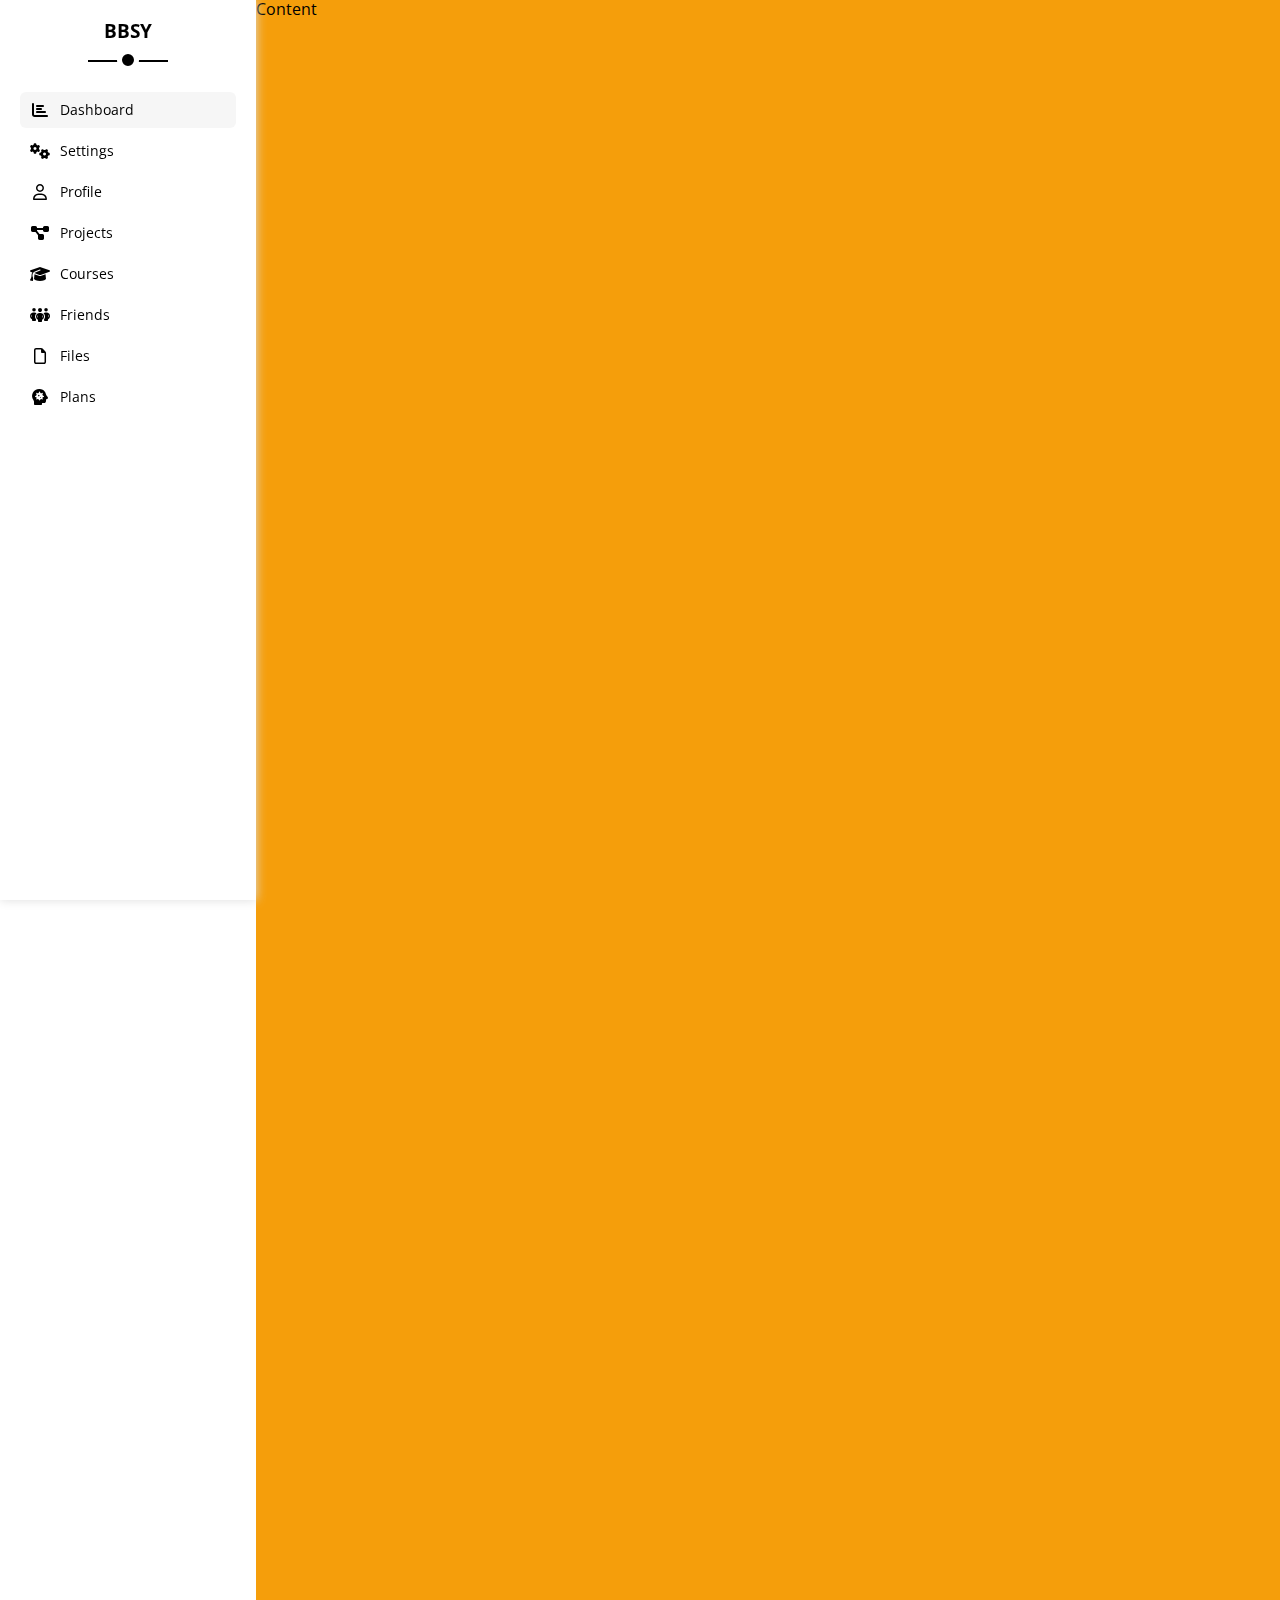
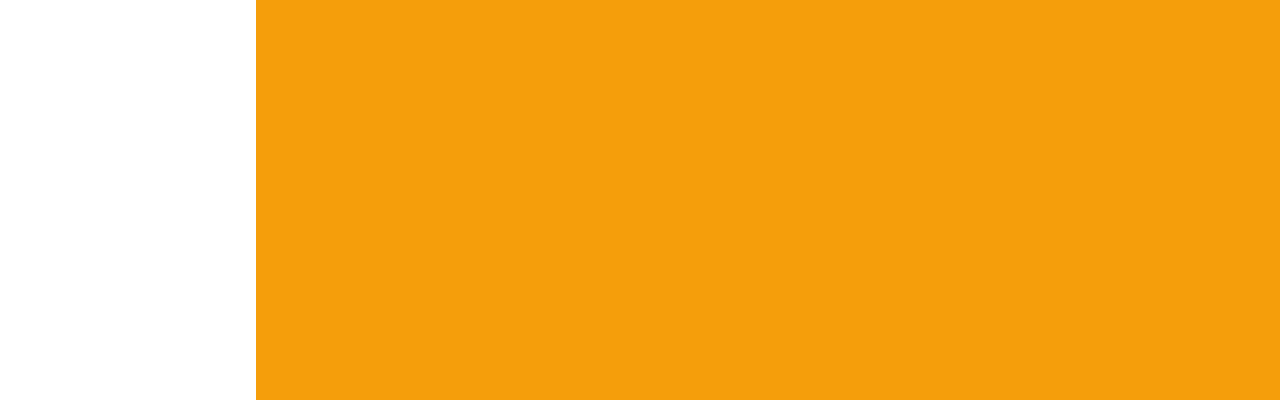
==== index.html @ 385fcde2 "Upload The Design" ====
<html lang="en">

<head>
    <meta charset="UTF-8">
    <meta name="viewport" content="width=device-width, initial-scale=1.0">
    <!-- Render All Elements Normally-->
    <link rel="stylesheet" href="CSS/Normalize.css">
    <!-- Framework File-->
    <link rel="stylesheet" href="CSS/framework.css">
    <!-- Main Template CSS File -->
    <link rel="stylesheet" href="CSS/Style.css">
    <!-- Font Awesome Library-->
    <link rel="stylesheet" href="CSS/all.min.css">
    <!-- Google Font -->
    <link rel="preconnect" href="https://fonts.googleapis.com">
    <link rel="preconnect" href="https://fonts.gstatic.com" crossorigin>
    <link href="https://fonts.googleapis.com/css2?family=Open+Sans:wght@300;400;700;800&display=swap" rel="stylesheet">
    <title>Dashboard</title>
</head>

<body>
    <div class="page dis-flex" id="dashboard">
        <div class="sidebar bg-white pad-20 pos-fixed">
            <h3 class="txt-c mt-0 pos-rel">BBSY</h3>
            <ul>
                <li>
                    <a href="index.html" class="active dis-flex align-center fs-14 c-black rad-6 pad-10">
                        <i class="fa-solid fa-chart-bar fa-fw"></i>
                        <span>Dashboard</span>
                    </a>
                </li>
                <li>
                    <a href="settings.html" class="dis-flex align-center fs-14 c-black rad-6 pad-10">
                        <i class="fa-solid fa-gears fa-fw"></i>
                        <span>Settings</span>
                    </a>
                </li>
                <li>
                    <a href="profile.html" class="dis-flex align-center fs-14 c-black rad-6 pad-10">
                        <i class="fa-regular fa-user fa-fw"></i>
                        <span>Profile</span>
                    </a>
                </li>
                <li>
                    <a href="projects.html" class="dis-flex align-center fs-14 c-black rad-6 pad-10">
                        <i class="fa-solid fa-diagram-project fa-fw"></i>
                        <span>Projects</span>
                    </a>
                </li>
                <li>
                    <a href="courses.html" class="dis-flex align-center fs-14 c-black rad-6 pad-10">
                        <i class="fa-solid fa-graduation-cap fa-fw"></i>
                        <span>Courses</span>
                    </a>
                </li>
                <li>
                    <a href="friends.html" class="dis-flex align-center fs-14 c-black rad-6 pad-10">
                        <i class="fa-solid fa-people-group fa-fw"></i>
                        <span>Friends</span>

                    </a>
                </li>
                <li>
                    <a href="files.html" class="dis-flex align-center fs-14 c-black rad-6 pad-10">
                        <i class="fa-regular fa-file fa-fw"></i>
                        <span>Files</span>
                    </a>
                </li>
                <li>
                    <a href="plans.html" class="dis-flex align-center fs-14 c-black rad-6 pad-10">
                        <i class="fa-solid fa-head-side-virus fa-fw"></i>
                        <span>Plans</span>
                    </a>
                </li>
            </ul>
        </div>
        <div class="content ">
            Content
        </div>
    </div>
</body>

</html>
---- CSS/framework.css ----
/* Start Fonts */
fs-14 {
    font-size: 14px;
}

.fs-20 {
    font-size: 20px;
}

.txt-c {
    text-align: center;
}

.txt-l {
    text-align: left;
}

.txt-r {
    text-align: right;
}

/* End Fonts */

/* Start Padding and Margin */
.pad-0 {
    padding: 0;
}

.pad-10 {
    padding: 10px;
}

.pad-20 {
    padding: 20px;
}

.mar-0 {
    margin: 0;
}

.mar-20 {
    margin: 20px;
}

.mt-0 {
    margin-top: 0;
}

.mb-0 {
    margin-bottom: 0;
}

/* End Padding and Margin */

/* Start Border */
.rad-6 {
    border-radius: 6px;
}

.rad-10px {
    border-radius: 10px;
}

.rad-50per {
    border-radius: 50%;
}

/* End Border */

/* Start Colors */
.bg-black {
    background-color: black;
}

.bg-white {
    background-color: white;
}

.c-black {
    color: black;
}

.c-white {
    color: white;
}

/* End Colors */

/* Start Position */
.pos-rel {
    position: relative;
}

.pos-abs {
    position: absolute;
}

.pos-fixed {
    position: fixed;
}

/* End Position */

/* Start Display */
.dis-block {
    display: block;
}

.dis-inline {
    display: inline;
}

.dis-flex {
    display: flex;
}

.align-center {
    align-items: center;
}

.flex-col {
    flex-direction: column;
}

.dis-grid {
    display: grid;
}

/* End Display */
---- CSS/Style.css ----
/* Start Globale Rules */
* {
    -webkit-box-sizing: border-box;
    -moz-box-sizing: border-box;
    box-sizing: border-box;
}

*:focus {
    outline: none;
}

:root {
    --blue-color: #0075ff;
    --blue-alt-color: #0d69d5;
    --orange-color: #f59e0b;
    --green-color: #22c55e;
    --red-color: #f44336;
    --grey-color: #888;
    --main-transition: 0.3s;
}

html {
    scroll-behavior: smooth;
}

body {
    font-family: 'Open Sans', sans-serif;
    margin: 0;
    padding: 0;
}

.container {
    padding: 20px;
    margin-left: auto;
    margin-right: auto;
}

ul {
    list-style: none;
    padding: 0;
}

a {
    text-decoration: none;
}

/* End Global Rules */

/* Start Dashboard */
.page {
    height: 100vh;
    background-color: #f1f5f9;
}

.page .sidebar {
    height: 100%;
    box-shadow: 0 0 10px #ddd;
}

@media(min-width: 767px) {
    .page .sidebar {
        width: 20%;
    }

    .page .content {
        margin-left: 20%;
    }
}

@media(max-width: 767px) {
    .page .sidebar {
        width: 58px;
        padding: 10px;
    }

    .page .content {
        margin-left: 58px;
    }
}

.page .sidebar h3 {
    margin-bottom: 50px;
}

.page .sidebar h3::before,
.page .sidebar h3::after {
    content: "";
    position: absolute;
    background-color: black;
    left: 50%;
    transform: translateX(-50%);
}

.page .sidebar h3::before {
    bottom: -20px;
    height: 2px;
    width: 80px;
}

.page .sidebar h3::after {
    height: 12px;
    width: 12px;
    bottom: -29px;
    border-radius: 50%;
    border: 5px solid white;
}

.page .sidebar ul li a {
    gap: 10px;
    margin-bottom: 5px;
    transition: var(--main-transition);
}

.page .sidebar ul li a span {
    font-size: 14px;
}

.page .sidebar ul li a.active,
.page .sidebar ul li a:hover {
    background-color: #f6f6f6;
}

@media(max-width: 767px) {
    .page .sidebar h3 {
        font-size: 13px;
        margin-bottom: 15px;
    }

    .page .sidebar h3::before,
    .page .sidebar h3::after {
        display: none;
    }

    .page .sidebar ul li a span {
        display: none;
    }
}

.page .content {
    background-color: var(--orange-color);
    height: 2000px;
    width: 100%;
}

/* End Dashboard */
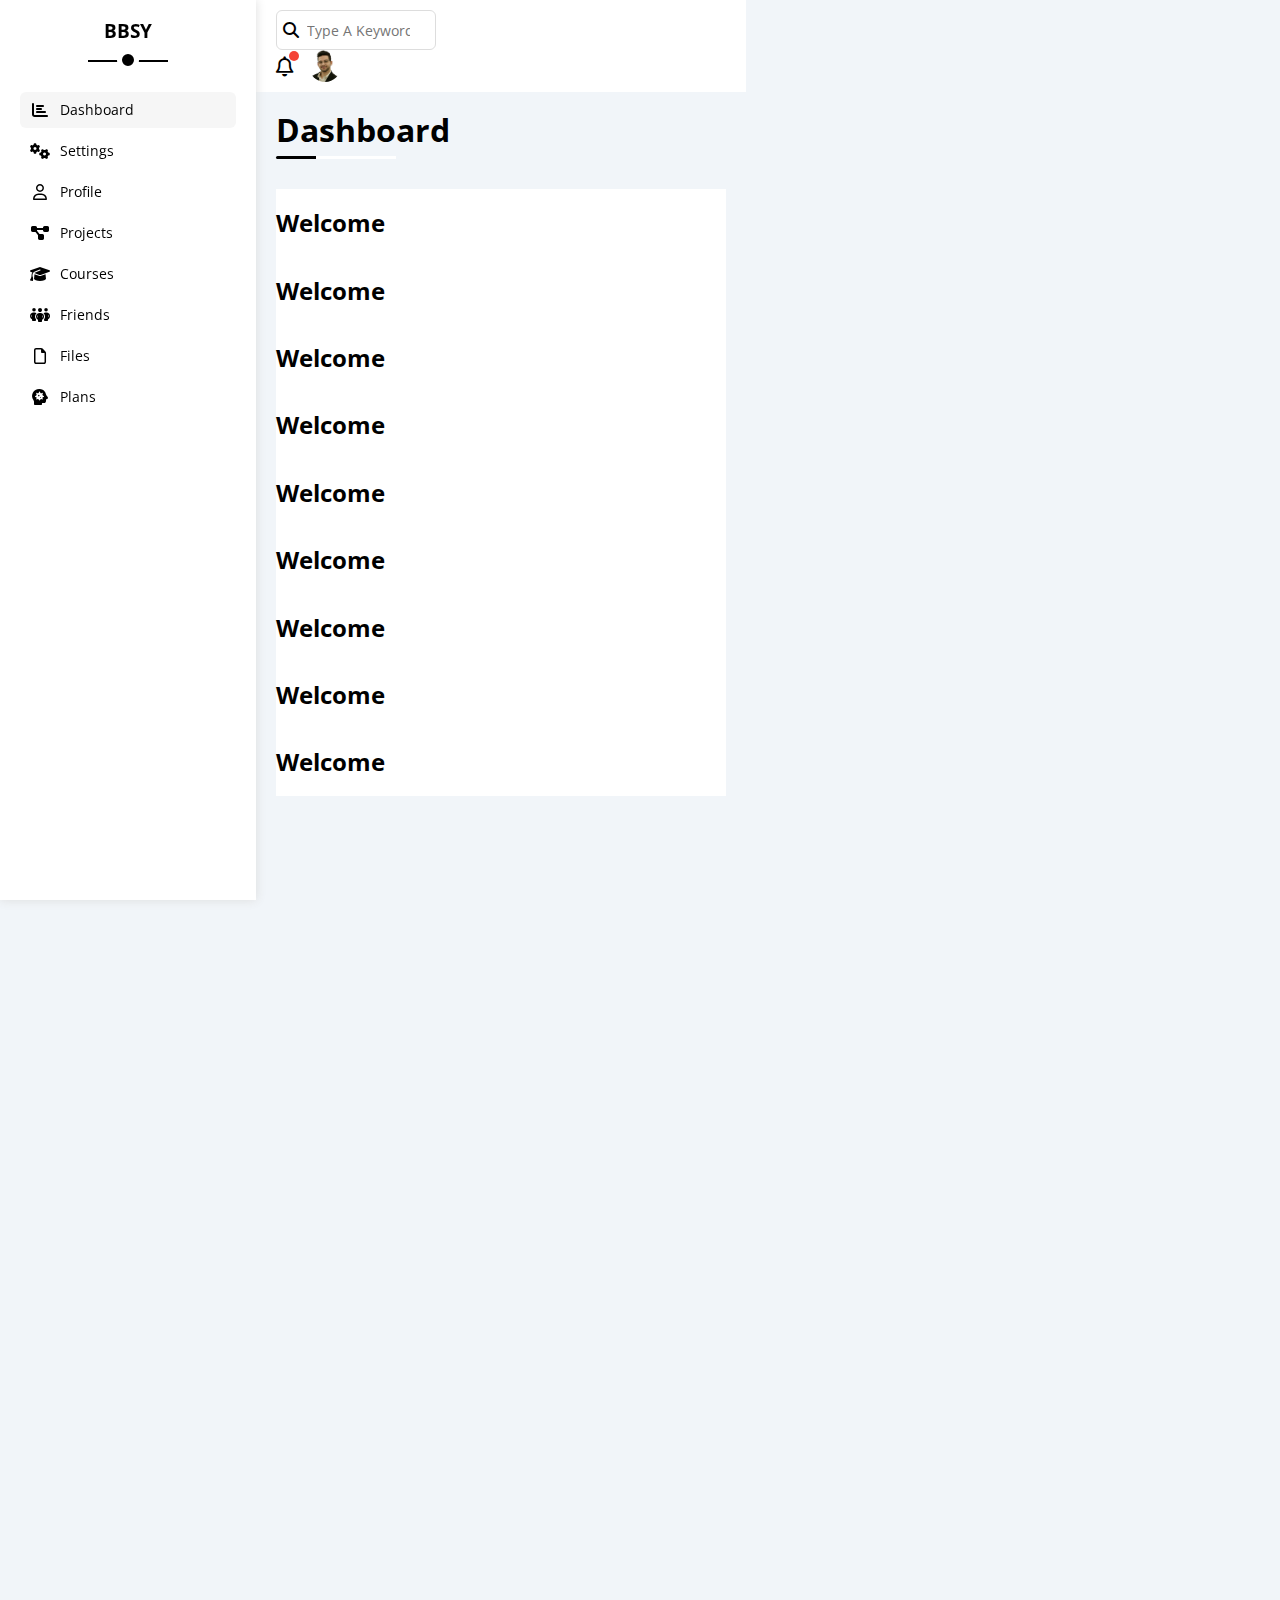
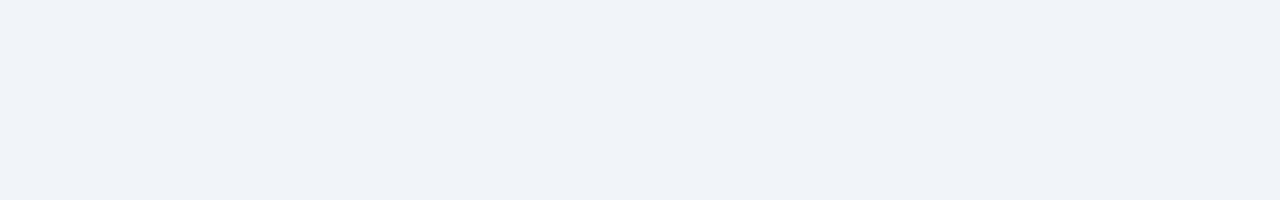
==== commit 2839805b: "Upload" ====
--- a/index.html
+++ b/index.html
@@ -7,10 +7,10 @@
     <link rel="stylesheet" href="CSS/Normalize.css">
     <!-- Framework File-->
     <link rel="stylesheet" href="CSS/framework.css">
+    <!-- Font Awesome Library-->
+    <link rel="stylesheet" href="CSS/all.min.css">
     <!-- Main Template CSS File -->
     <link rel="stylesheet" href="CSS/Style.css">
-    <!-- Font Awesome Library-->
-    <link rel="stylesheet" href="CSS/all.min.css">
     <!-- Google Font -->
     <link rel="preconnect" href="https://fonts.googleapis.com">
     <link rel="preconnect" href="https://fonts.gstatic.com" crossorigin>
@@ -19,7 +19,7 @@
 </head>
 
 <body>
-    <div class="page dis-flex" id="dashboard">
+    <div class="page dis-flex">
         <div class="sidebar bg-white pad-20 pos-fixed">
             <h3 class="txt-c mt-0 pos-rel">BBSY</h3>
             <ul>
@@ -74,8 +74,50 @@
                 </li>
             </ul>
         </div>
-        <div class="content ">
-            Content
+        <div class="content bg-white w-full">
+            <!-- Start Head -->
+            <div class="head between-flex bg-white">
+                <div class="search pos-rel">
+                    <input type="search" placeholder="Type A Keyword" class="pad-10 rad-6">
+                </div>
+                <div class="icons dis-flex align-center">
+                    <span class="notification pos-rel">
+                        <i class="fa-regular fa-bell fa-lg"></i>
+                    </span>
+                    <img src="imgs/4.jpg" alt="">
+                </div>
+            </div>
+            <!-- End Head -->
+            <h1 class="pos-rel">Dashboard</h1>
+            <div class="wrapper dis-grid gap-20">
+                <div class="welcome bg-white rad-10 txt-c-mobile dis-block-mobile ">
+                    <h2>Welcome</h2>
+                </div>
+                <div class="welcome bg-white rad-10 txt-c-mobile dis-block-mobile ">
+                    <h2>Welcome</h2>
+                </div>
+                <div class="welcome bg-white rad-10 txt-c-mobile dis-block-mobile ">
+                    <h2>Welcome</h2>
+                </div>
+                <div class="welcome bg-white rad-10 txt-c-mobile dis-block-mobile ">
+                    <h2>Welcome</h2>
+                </div>
+                <div class="welcome bg-white rad-10 txt-c-mobile dis-block-mobile ">
+                    <h2>Welcome</h2>
+                </div>
+                <div class="welcome bg-white rad-10 txt-c-mobile dis-block-mobile ">
+                    <h2>Welcome</h2>
+                </div>
+                <div class="welcome bg-white rad-10 txt-c-mobile dis-block-mobile ">
+                    <h2>Welcome</h2>
+                </div>
+                <div class="welcome bg-white rad-10 txt-c-mobile dis-block-mobile ">
+                    <h2>Welcome</h2>
+                </div>
+                <div class="welcome bg-white rad-10 txt-c-mobile dis-block-mobile ">
+                    <h2>Welcome</h2>
+                </div>
+            </div>
         </div>
     </div>
 </body>
--- a/CSS/Style.css
+++ b/CSS/Style.css
@@ -3,10 +3,6 @@
     -webkit-box-sizing: border-box;
     -moz-box-sizing: border-box;
     box-sizing: border-box;
-}
-
-*:focus {
-    outline: none;
 }
 
 :root {
@@ -44,11 +40,27 @@
     text-decoration: none;
 }
 
+::-webkit-scrollbar {
+    width: 15px;
+}
+
+::-webkit-scrollbar-track {
+    background-color: white;
+}
+
+::-webkit-scrollbar-thumb {
+    background-color: var(--blue-color);
+}
+
+::-webkit-scrollbar-thumb:hover {
+    background-color: var(--blue-alt-color);
+}
+
 /* End Global Rules */
 
-/* Start Dashboard */
+/* Start Sidebar */
 .page {
-    height: 100vh;
+    min-height: 200vh;
     background-color: #f1f5f9;
 }
 
@@ -136,10 +148,113 @@
     }
 }
 
+/* End Sidebar */
+
+/* Start Content */
 .page .content {
-    background-color: var(--orange-color);
-    height: 2000px;
-    width: 100%;
-}
-
-/* End Dashboard */+    background-color: #f1f5f9;
+}
+
+.page .content .head {
+    padding: 10px 20px;
+}
+
+.page .content .head input {
+    padding-left: 30px;
+    border: 1px solid #ddd;
+    width: 160px;
+    transition: var(--main-transition);
+}
+
+.page .content .head input::placeholder {
+    font-size: 14px;
+    transition: var(--main-transition);
+}
+
+.page .content .head input:focus {
+    outline: 1px solid var(--red-color);
+    width: 200px;
+}
+
+.page .content .head input:focus::placeholder {
+    font-size: 16px;
+    opacity: 0;
+}
+
+.page .content .head .search::before {
+    position: absolute;
+    font-family: "Font Awesome 5 Free";
+    font-weight: 900;
+    content: "\f002";
+    left: 15px;
+    top: 50%;
+    transform: translate(-50%, -50%);
+    cursor: pointer;
+}
+
+.page .content .head .icons .notification {
+    cursor: pointer;
+}
+
+.page .content .head .icons .notification::after {
+    position: absolute;
+    content: "";
+    width: 10px;
+    height: 10px;
+    border-radius: 50%;
+    background-color: var(--red-color);
+    top: -15px;
+    right: -5px;
+}
+
+.page .content .head .icons img {
+    width: 32px;
+    height: 32px;
+    border-radius: 50%;
+    transform: scaleX(-1);
+    margin-left: 15px;
+}
+
+.page h1 {
+    margin: 20 20 40px;
+}
+
+.page h1::before,
+.page h1::after {
+    content: "";
+    position: absolute;
+    height: 3px;
+    bottom: -10px;
+    left: 0;
+}
+
+.page h1::before {
+    background-color: white;
+    width: 120px;
+    border-top-left-radius: 5px;
+    border-bottom-left-radius: 5px;
+}
+
+.page h1::after {
+    background-color: black;
+    width: 40px;
+    border-top-left-radius: 5px;
+    border-bottom-left-radius: 5px;
+}
+
+.wrapper {
+    grid-template-columns: repeat(auto-fill, minmax(450px, 1fr));
+    margin-left: 20px;
+    margin-right: 20px;
+}
+
+@media(max-width: 767px) {
+    .wrapper {
+        grid-template-columns: minmax(200px, 1fr);
+        margin-left: 10px;
+        margin-right: 10px;
+        gap: 10;
+    }
+}
+
+/* End Content */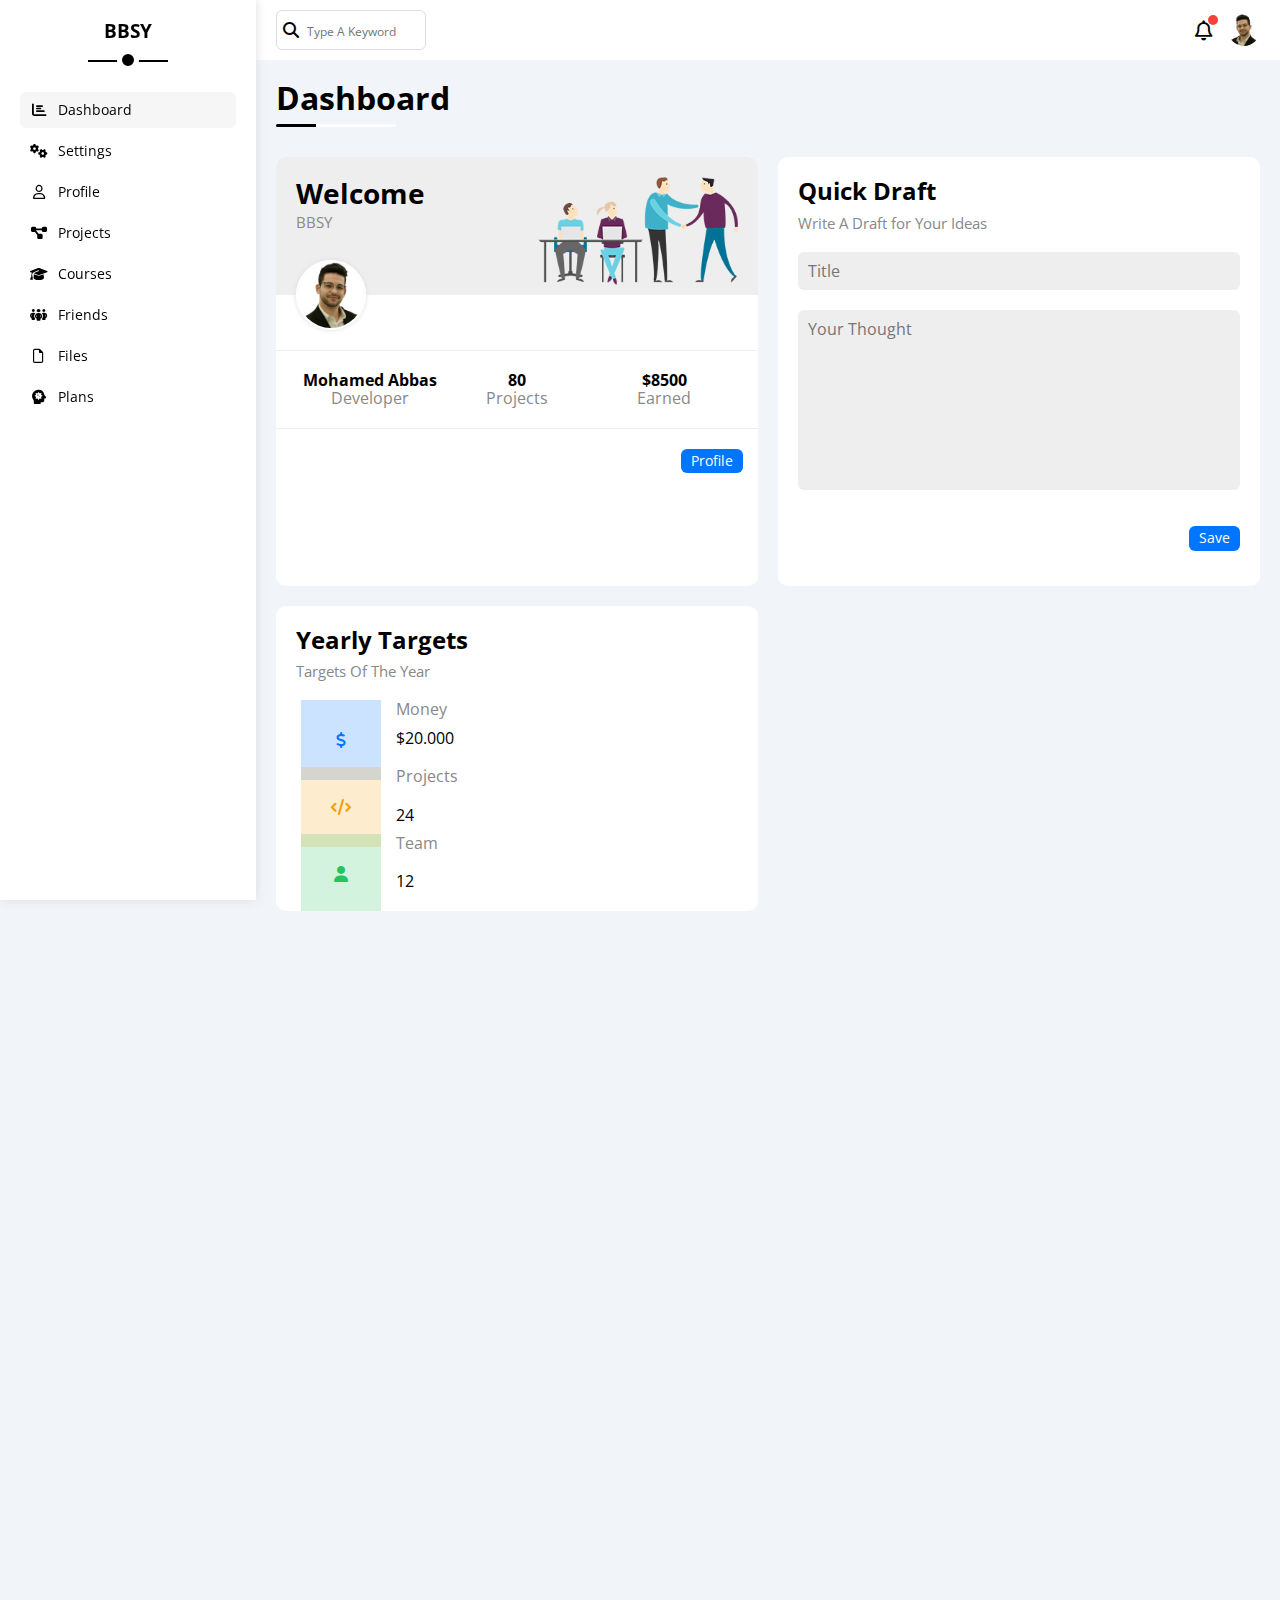
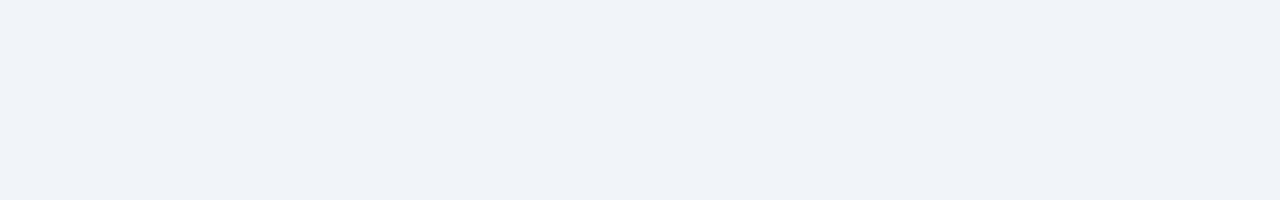
==== commit 2c347705: "Upload" ====
--- a/index.html
+++ b/index.html
@@ -90,33 +90,69 @@
             <!-- End Head -->
             <h1 class="pos-rel">Dashboard</h1>
             <div class="wrapper dis-grid gap-20">
-                <div class="welcome bg-white rad-10 txt-c-mobile dis-block-mobile ">
-                    <h2>Welcome</h2>
+                <div class="welcome bg-white rad-10 ">
+                    <div class="box-header dis-flex space-between bg-eee pad-20">
+                        <div class="heading">
+                            Welcome
+                            <span class="mt-5 fs-15">BBSY</span>
+                        </div>
+                        <img src="imgs/welcome.png" alt="" class="hide-mobile">
+                    </div>
+                    <img src="imgs/4.jpg" alt="">
+                    <div class="contain dis-block-mobile txt-c">
+                        <p>Mohamed Abbas <span>Developer</span></p>
+                        <p>80 <span>Projects</span></p>
+                        <p>&dollar;8500 <span>Earned</span></p>
+                    </div>
+                    <a href="#" class="fs-14 rad-6 c-white dis-block">Profile</a>
                 </div>
-                <div class="welcome bg-white rad-10 txt-c-mobile dis-block-mobile ">
-                    <h2>Welcome</h2>
+                <div class="quick-draft pad-20 bg-white rad-10">
+                    <h2 class="mt-0 mb-10">Quick Draft</h2>
+                    <p class="mt-0 mb-20 fs-15 c-grey">Write A Draft for Your Ideas</p>
+                    <form action="">
+                        <input type="text" placeholder="Title" class="bg-eee rad-6 pad-10 w-full mb-20">
+                        <textarea name="" placeholder="Your Thought"
+                            class="bg-eee pad-10 rad-6 w-full mb-20"></textarea>
+                    </form>
+                    <a href="#" class="fs-14 rad-6 c-white dis-block">Save</a>
                 </div>
-                <div class="welcome bg-white rad-10 txt-c-mobile dis-block-mobile ">
-                    <h2>Welcome</h2>
+                <div class="yearly-targets pad-20 bg-white rad-10">
+                    <h2 class="mt-0 mb-10">Yearly Targets</h2>
+                    <p class="mt-0 mb-20 fs-15 c-grey">Targets Of The Year</p>
+                    <div class="money pos-rel mb-20">
+                        <p class="c-grey mt-0 mb-10">Money</p>
+                        <span class="mt-0 mb-0">&dollar;20.000</span>
+                        <div class="progress pos-rel w-full">
+                            <span style="width: 80%;" progress="80%"></span>
+                        </div>
+                    </div>
+                    <div class="projects pos-rel mb-10">
+                        <p class="c-grey mt-0 mb-20">Projects</p>
+                        <span class="mt-0 mb-0">24</span>
+                        <div class="progress pos-rel w-full">
+                            <span style="width: 55%;" progress="55%"></span>
+                        </div>
+                    </div>
+                    <div class="team pos-rel ">
+                        <p class="c-grey mt-0 mb-20">Team</p>
+                        <span class="mt-0 mb-0">12</span>
+                        <div class="progress pos-rel w-full">
+                            <span style="width: 75%;" progress="75%"></span>
+                        </div>
+                    </div>
                 </div>
-                <div class="welcome bg-white rad-10 txt-c-mobile dis-block-mobile ">
-                    <h2>Welcome</h2>
+                <!-- <div class="yearly-targets pad-20 bg-white rad-10">
+                    <h2 class="mt-0 mb-10">Yearly Targets</h2>
+                    <p class="mt-0 mb-20 fs-15 c-grey">Targets Of The Year</p>
                 </div>
-                <div class="welcome bg-white rad-10 txt-c-mobile dis-block-mobile ">
-                    <h2>Welcome</h2>
+                <div class="yearly-targets pad-20 bg-white rad-10">
+                    <h2 class="mt-0 mb-10">Yearly Targets</h2>
+                    <p class="mt-0 mb-20 fs-15 c-grey">Targets Of The Year</p>
                 </div>
-                <div class="welcome bg-white rad-10 txt-c-mobile dis-block-mobile ">
-                    <h2>Welcome</h2>
-                </div>
-                <div class="welcome bg-white rad-10 txt-c-mobile dis-block-mobile ">
-                    <h2>Welcome</h2>
-                </div>
-                <div class="welcome bg-white rad-10 txt-c-mobile dis-block-mobile ">
-                    <h2>Welcome</h2>
-                </div>
-                <div class="welcome bg-white rad-10 txt-c-mobile dis-block-mobile ">
-                    <h2>Welcome</h2>
-                </div>
+                <div class="yearly-targets pad-20 bg-white rad-10">
+                    <h2 class="mt-0 mb-10">Yearly Targets</h2>
+                    <p class="mt-0 mb-20 fs-15 c-grey">Targets Of The Year</p>
+                </div> -->
             </div>
         </div>
     </div>
--- a/CSS/framework.css
+++ b/CSS/framework.css
@@ -1,6 +1,10 @@
 /* Start Fonts */
-fs-14 {
+.fs-14 {
     font-size: 14px;
+}
+
+.fs-15 {
+    font-size: 15px;
 }
 
 .fs-20 {
@@ -9,6 +13,12 @@
 
 .txt-c {
     text-align: center;
+}
+
+@media(max-width: 767px) {
+    .txt-c-mobile {
+        text-align: center;
+    }
 }
 
 .txt-l {
@@ -46,8 +56,24 @@
     margin-top: 0;
 }
 
+.mt-5 {
+    margin-top: 5px;
+}
+
 .mb-0 {
     margin-bottom: 0;
+}
+
+.mb-10 {
+    margin-bottom: 10px;
+}
+
+.mb-20 {
+    margin-bottom: 20px;
+}
+
+.w-full {
+    width: 100%;
 }
 
 /* End Padding and Margin */
@@ -57,7 +83,7 @@
     border-radius: 6px;
 }
 
-.rad-10px {
+.rad-10 {
     border-radius: 10px;
 }
 
@@ -76,12 +102,20 @@
     background-color: white;
 }
 
+.bg-eee {
+    background-color: #eee;
+}
+
 .c-black {
     color: black;
 }
 
 .c-white {
     color: white;
+}
+
+.c-grey {
+    color: var(--grey-color);
 }
 
 /* End Colors */
@@ -106,12 +140,26 @@
     display: block;
 }
 
+@media(max-width: 767px) {
+    .dis-block-mobile {
+        display: block;
+    }
+
+    .hide-mobile {
+        display: none;
+    }
+}
+
 .dis-inline {
     display: inline;
 }
 
 .dis-flex {
     display: flex;
+}
+
+.space-between {
+    justify-content: space-between;
 }
 
 .align-center {
@@ -126,4 +174,17 @@
     display: grid;
 }
 
-/* End Display */+.gap-20 {
+    gap: 20px;
+}
+
+/* End Display */
+
+/* Start Components */
+.between-flex {
+    display: flex;
+    justify-content: space-between;
+    align-items: center;
+}
+
+/* End Components */--- a/CSS/Style.css
+++ b/CSS/Style.css
@@ -162,22 +162,22 @@
 .page .content .head input {
     padding-left: 30px;
     border: 1px solid #ddd;
-    width: 160px;
+    width: 150px;
     transition: var(--main-transition);
 }
 
 .page .content .head input::placeholder {
+    font-size: 12px;
+    transition: var(--main-transition);
+}
+
+.page .content .head input:focus {
+    outline: 1px solid #ddd;
+    width: 180px;
+}
+
+.page .content .head input:focus::placeholder {
     font-size: 14px;
-    transition: var(--main-transition);
-}
-
-.page .content .head input:focus {
-    outline: 1px solid var(--red-color);
-    width: 200px;
-}
-
-.page .content .head input:focus::placeholder {
-    font-size: 16px;
     opacity: 0;
 }
 
@@ -257,4 +257,147 @@
     }
 }
 
+.wrapper>div {
+    overflow: hidden;
+}
+
+.wrapper .welcome .box-header .heading {
+    font-size: 28px;
+    font-weight: bold;
+}
+
+.wrapper .welcome span {
+    color: var(--grey-color);
+    font-weight: normal;
+    display: block;
+}
+
+.wrapper .welcome .box-header>img {
+    width: 200px;
+    margin-bottom: -10px;
+}
+
+.wrapper .welcome>img {
+    width: 70px;
+    height: 70px;
+    border-radius: 50%;
+    margin-top: -35px;
+    margin-left: 20px;
+    border: 2px solid white;
+    box-shadow: 0 0 5px #ddd;
+}
+
+@media(max-width: 767px) {
+    .wrapper .welcome>img {
+        margin-left: auto;
+        margin-right: auto;
+        display: block;
+    }
+}
+
+.wrapper .welcome .contain {
+    margin-top: 20px;
+    margin-bottom: 20px;
+    padding: 20px;
+    border-top: 1px solid #eee;
+    border-bottom: 1px solid #eee;
+}
+
+@media(min-width: 768px) {
+    .wrapper .contain {
+        display: flex;
+    }
+}
+
+.wrapper .welcome .contain p {
+    flex: 1;
+    font-weight: bold;
+    margin: 0;
+}
+
+@media(max-width: 768px) {
+    .wrapper .welcome .contain p:not(:last-child) {
+        margin-bottom: 20px;
+    }
+}
+
+.wrapper .welcome>a {
+    background-color: var(--blue-color);
+    padding: 4px 10px;
+    margin: 0 15px 15px auto;
+    width: fit-content;
+    transition: var(--main-transition);
+}
+
+.wrapper .welcome>a:hover {
+    background-color: var(--blue-alt-color);
+}
+
+.wrapper .quick-draft input,
+.wrapper .quick-draft textarea {
+    border: none;
+}
+
+.wrapper .quick-draft textarea {
+    resize: none;
+    min-height: 180px;
+}
+
+.wrapper .quick-draft input:focus,
+.wrapper .quick-draft textarea:focus {
+    outline: none;
+}
+
+.wrapper .quick-draft a {
+    padding: 4px 10px;
+    background-color: var(--blue-color);
+    transition: var(--main-transition);
+    width: fit-content;
+    margin: 0 0 15px auto;
+    cursor: pointer;
+}
+
+.wrapper .quick-draft a:hover {
+    background-color: var(--blue-alt-color);
+}
+
+/* Start Yearly Targets */
+.wrapper .yearly-targets>div {
+    margin-left: 100px;
+}
+
+.wrapper .yearly-targets>div::before {
+    font-family: "Font Awesome 5 Free";
+    font-weight: 900;
+    position: absolute;
+    width: 80px;
+    height: 80px;
+    left: -95px;
+    display: flex;
+    justify-content: center;
+    align-items: center;
+}
+
+.wrapper .yearly-targets>div:first-of-type:before {
+    content: '\24';
+    background-color: rgb(0 117 255 / 20%);
+    color: var(--blue-color);
+}
+
+.wrapper .yearly-targets>div:nth-of-type(2)::before {
+    content: '\f121';
+    background-color: rgb(245 158 11 / 20%);
+    color: var(--orange-color);
+}
+
+.wrapper .yearly-targets>div:last-of-type::before {
+    content: '\f007';
+    background-color: rgb(34 197 94 / 20%);
+    color: var(--green-color);
+}
+
+.wrapper .yearly-targets>div .progress {}
+
+/* End Yearly Targets */
+
 /* End Content */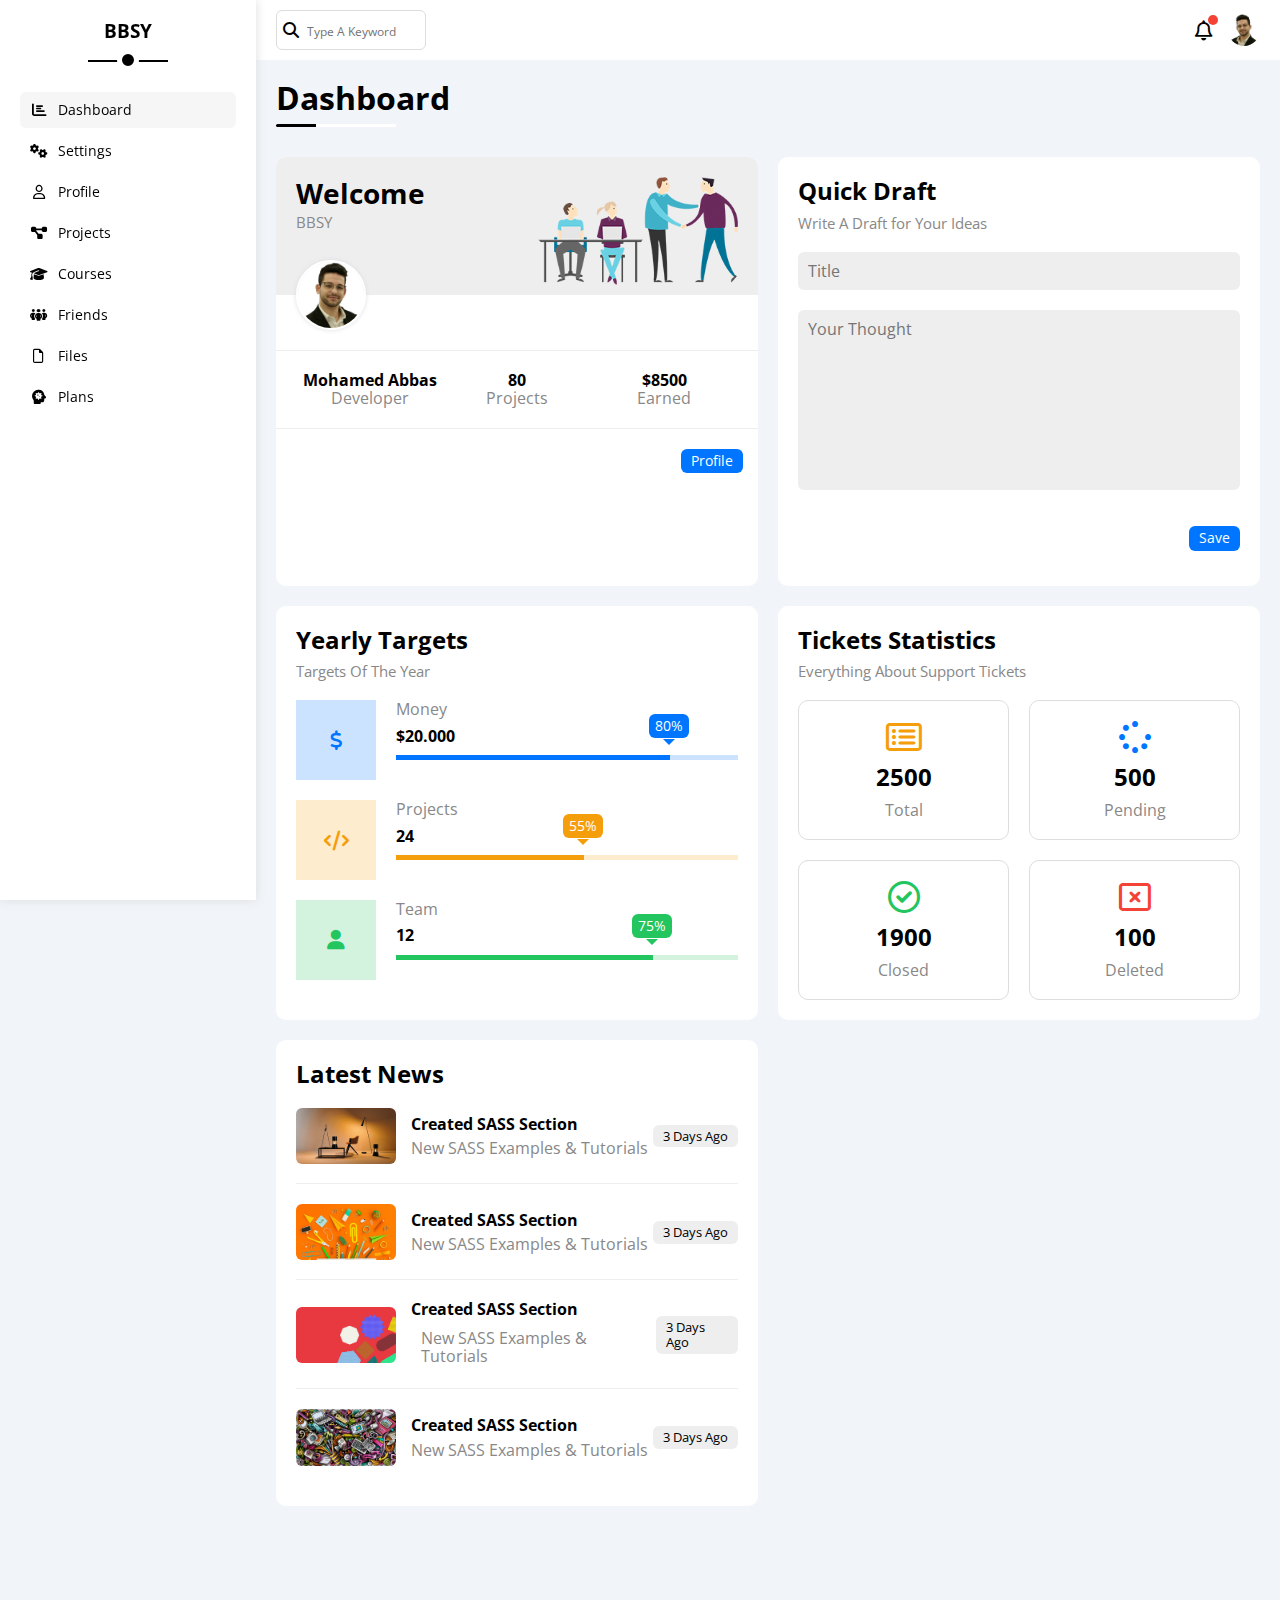
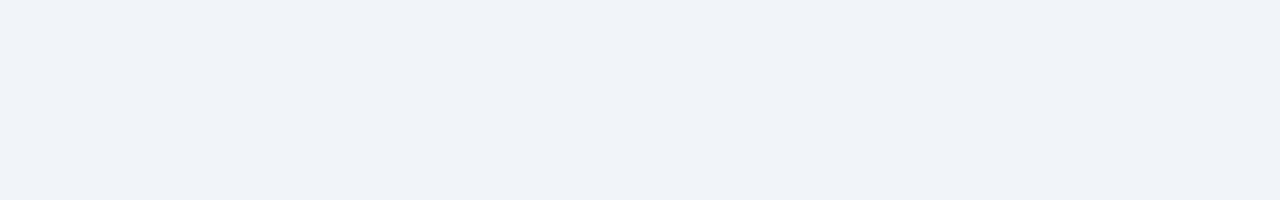
==== commit 94cf2334: "Upload The Latest Updates" ====
--- a/index.html
+++ b/index.html
@@ -119,40 +119,89 @@
                 <div class="yearly-targets pad-20 bg-white rad-10">
                     <h2 class="mt-0 mb-10">Yearly Targets</h2>
                     <p class="mt-0 mb-20 fs-15 c-grey">Targets Of The Year</p>
-                    <div class="money pos-rel mb-20">
-                        <p class="c-grey mt-0 mb-10">Money</p>
-                        <span class="mt-0 mb-0">&dollar;20.000</span>
+                    <div class="money pos-rel mb-40">
+                        <p class="c-grey mt-0 mb-8">Money</p>
+                        <span class="dis-block mb-10 f-bold">&dollar;20.000</span>
                         <div class="progress pos-rel w-full">
-                            <span style="width: 80%;" progress="80%"></span>
-                        </div>
-                    </div>
-                    <div class="projects pos-rel mb-10">
-                        <p class="c-grey mt-0 mb-20">Projects</p>
-                        <span class="mt-0 mb-0">24</span>
+                            <span style="width: 80%;" progress="80%" class="pos-rel bg-blue"></span>
+                        </div>
+                    </div>
+                    <div class="projects pos-rel mb-40">
+                        <p class="c-grey mt-0 mb-8">Projects</p>
+                        <span class="dis-block mb-10 f-bold">24</span>
                         <div class="progress pos-rel w-full">
-                            <span style="width: 55%;" progress="55%"></span>
-                        </div>
-                    </div>
-                    <div class="team pos-rel ">
-                        <p class="c-grey mt-0 mb-20">Team</p>
-                        <span class="mt-0 mb-0">12</span>
+                            <span style="width: 55%;" progress="55%" class="pos-rel bg-orange"></span>
+                        </div>
+                    </div>
+                    <div class="team pos-rel mb-40">
+                        <p class="c-grey mt-0 mb-8">Team</p>
+                        <span class="dis-block mb-10 f-bold">12</span>
                         <div class="progress pos-rel w-full">
-                            <span style="width: 75%;" progress="75%"></span>
-                        </div>
-                    </div>
-                </div>
-                <!-- <div class="yearly-targets pad-20 bg-white rad-10">
-                    <h2 class="mt-0 mb-10">Yearly Targets</h2>
-                    <p class="mt-0 mb-20 fs-15 c-grey">Targets Of The Year</p>
-                </div>
-                <div class="yearly-targets pad-20 bg-white rad-10">
-                    <h2 class="mt-0 mb-10">Yearly Targets</h2>
-                    <p class="mt-0 mb-20 fs-15 c-grey">Targets Of The Year</p>
-                </div>
-                <div class="yearly-targets pad-20 bg-white rad-10">
-                    <h2 class="mt-0 mb-10">Yearly Targets</h2>
-                    <p class="mt-0 mb-20 fs-15 c-grey">Targets Of The Year</p>
-                </div> -->
+                            <span style="width: 75%;" progress="75%" class="pos-rel bg-green"></span>
+                        </div>
+                    </div>
+                </div>
+                <div class="tickets-statistics pad-20 bg-white rad-10">
+                    <h2 class="mt-0 mb-10">Tickets Statistics</h2>
+                    <p class="mt-0 mb-20 fs-15 c-grey">Everything About Support Tickets</p>
+                    <div class="tickets-holder dis-grid gap-20">
+                        <div class="box txt-c rad-10 pad-20">
+                            <i class="fa-regular fa-rectangle-list fa-2x mb-10 c-orange"></i>
+                            <h2 class="mt-0 mb-10">2500</h2>
+                            <p class="mt-0 mb-0 c-grey">Total</p>
+                        </div>
+                        <div class="box txt-c rad-10 pad-20">
+                            <i class="fa-solid fa-spinner fa-2x mb-10 c-blue"></i>
+                            <h2 class="mt-0 mb-10">500</h2>
+                            <p class="mt-0 mb-0 c-grey">Pending</p>
+                        </div>
+                        <div class="box txt-c rad-10 pad-20">
+                            <i class="fa-regular fa-circle-check fa-2x mb-10 c-green"></i>
+                            <h2 class="mt-0 mb-10">1900</h2>
+                            <p class="mt-0 mb-0 c-grey">Closed</p>
+                        </div>
+                        <div class="box txt-c rad-10 pad-20">
+                            <i class="fa-regular fa-rectangle-xmark fa-2x mb-10 c-red"></i>
+                            <h2 class="mt-0 mb-10">100</h2>
+                            <p class="mt-0 mb-0 c-grey">Deleted</p>
+                        </div>
+                    </div>
+                </div>
+                <div class="latest-news bg-white rad-10 pad-20 txt-c-mobile">
+                    <h2 class="mt-0 mb-10">Latest News</h2>
+                    <div class="row mt-20 mb-20">
+                        <img src="imgs/news-01.png" alt="" class="rad-6">
+                        <div class="info">
+                            <h2 class="mt-0 mb-6 fs-16">Created SASS Section</h2>
+                            <p class="mt-0 mb-0 c-grey">New SASS Examples & Tutorials</p>
+                        </div>
+                        <div class="bg-eee btn-shape fs-13">3 Days Ago</div>
+                    </div>
+                    <div class="row mt-20 mb-20">
+                        <img src="imgs/news-02.png" alt="" class="rad-6">
+                        <div class="info">
+                            <h2 class="mt-0 mb-6 fs-16">Created SASS Section</h2>
+                            <p class="mt-0 mb-0 c-grey">New SASS Examples & Tutorials</p>
+                        </div>
+                        <div class="bg-eee btn-shape fs-13">3 Days Ago</div>
+                    </div>
+                    <div class="row mt-20 mb-20">
+                        <img src="imgs/news-03.png" alt="" class="rad-6">
+                        <div class="info">
+                            <h2 class="mt-0 mb-6 fs-16">Created SASS Section</h2>
+                            <p class="mt-0 mb-0 c-grey btn-shape">New SASS Examples & Tutorials</p>
+                        </div>
+                        <div class="bg-eee btn-shape fs-13">3 Days Ago</div>
+                    </div>
+                    <div class="row mt-20 mb-20">
+                        <img src="imgs/news-04.png" alt="" class="rad-6">
+                        <div class="info">
+                            <h2 class="mt-0 mb-6 fs-16">Created SASS Section</h2>
+                            <p class="mt-0 mb-0 c-grey">New SASS Examples & Tutorials</p>
+                        </div>
+                        <div class="bg-eee btn-shape fs-13">3 Days Ago</div>
+                    </div>
+                </div>
             </div>
         </div>
     </div>
--- a/CSS/framework.css
+++ b/CSS/framework.css
@@ -1,4 +1,8 @@
 /* Start Fonts */
+.fs-13 {
+    font-size: 13px;
+}
+
 .fs-14 {
     font-size: 14px;
 }
@@ -7,8 +11,16 @@
     font-size: 15px;
 }
 
+.fs-16 {
+    font-size: 16px;
+}
+
 .fs-20 {
     font-size: 20px;
+}
+
+.f-bold {
+    font-weight: bold;
 }
 
 .txt-c {
@@ -60,16 +72,36 @@
     margin-top: 5px;
 }
 
+.mt-20 {
+    margin-top: 20px;
+}
+
 .mb-0 {
     margin-bottom: 0;
 }
 
+.mb-6 {
+    margin-bottom: 6px;
+}
+
+.mb-8 {
+    margin-bottom: 8px;
+}
+
 .mb-10 {
     margin-bottom: 10px;
 }
 
 .mb-20 {
     margin-bottom: 20px;
+}
+
+.mb-30 {
+    margin-bottom: 30px;
+}
+
+.mb-40 {
+    margin-bottom: 40px;
 }
 
 .w-full {
@@ -91,6 +123,11 @@
     border-radius: 50%;
 }
 
+.btn-shape {
+    padding: 4px 10px;
+    border-radius: 6px;
+}
+
 /* End Border */
 
 /* Start Colors */
@@ -106,6 +143,18 @@
     background-color: #eee;
 }
 
+.bg-blue {
+    background-color: var(--blue-color);
+}
+
+.bg-orange {
+    background-color: var(--orange-color);
+}
+
+.bg-green {
+    background-color: var(--green-color);
+}
+
 .c-black {
     color: black;
 }
@@ -116,6 +165,22 @@
 
 .c-grey {
     color: var(--grey-color);
+}
+
+.c-blue {
+    color: var(--blue-color);
+}
+
+.c-orange {
+    color: var(--orange-color);
+}
+
+.c-green {
+    color: var(--green-color);
+}
+
+.c-red {
+    color: var(--red-color);
 }
 
 /* End Colors */
--- a/CSS/Style.css
+++ b/CSS/Style.css
@@ -253,7 +253,7 @@
         grid-template-columns: minmax(200px, 1fr);
         margin-left: 10px;
         margin-right: 10px;
-        gap: 10;
+        gap: 10px;
     }
 }
 
@@ -372,10 +372,11 @@
     position: absolute;
     width: 80px;
     height: 80px;
-    left: -95px;
+    left: -100px;
     display: flex;
     justify-content: center;
     align-items: center;
+    font-size: 20px;
 }
 
 .wrapper .yearly-targets>div:first-of-type:before {
@@ -396,8 +397,133 @@
     color: var(--green-color);
 }
 
-.wrapper .yearly-targets>div .progress {}
+.wrapper .yearly-targets>div .progress {
+    height: 5px;
+}
+
+.wrapper .yearly-targets>div:first-of-type .progress {
+    background-color: rgb(0 117 255 / 20%);
+}
+
+.wrapper .yearly-targets>div:nth-of-type(2) .progress {
+    background-color: rgb(245 158 11 / 20%);
+}
+
+.wrapper .yearly-targets>div:last-of-type .progress {
+    background-color: rgb(34 197 94 / 20%);
+}
+
+.wrapper .yearly-targets>div .progress span {
+    position: absolute;
+    height: 5px;
+    left: 0;
+}
+
+.wrapper .yearly-targets>div .progress span::after {
+    position: absolute;
+    right: -19px;
+    top: -41px;
+    padding: 4px 6px;
+    color: white;
+    border-radius: 6px;
+    font-size: 14px
+}
+
+.wrapper .yearly-targets>div:first-of-type .progress>span::after {
+    content: "80%";
+    background-color: var(--blue-color);
+}
+
+.wrapper .yearly-targets>div:nth-of-type(2) .progress>span::after {
+    content: "55%";
+    background-color: var(--orange-color);
+}
+
+.wrapper .yearly-targets>div:last-of-type .progress>span::after {
+    content: "75%";
+    background-color: var(--green-color);
+}
+
+.wrapper .yearly-targets>div .progress span::before {
+    position: absolute;
+    content: "";
+    right: -5px;
+    top: -16px;
+    border-style: solid;
+    border-width: 6px;
+}
+
+.wrapper .yearly-targets>div:first-of-type .progress>span::before {
+    border-color: var(--blue-color) transparent transparent transparent;
+}
+
+.wrapper .yearly-targets>div:nth-of-type(2) .progress>span::before {
+    border-color: var(--orange-color) transparent transparent transparent;
+}
+
+.wrapper .yearly-targets>div:last-of-type .progress>span::before {
+    border-color: var(--green-color) transparent transparent transparent;
+}
 
 /* End Yearly Targets */
 
+/* Start Tickets Statistics */
+.tickets-statistics .tickets-holder {
+    grid-template-columns: repeat(auto-fill, minmax(180px, 1fr));
+}
+
+.tickets-statistics .tickets-holder .box {
+    border: 1px solid #ddd
+}
+
+/* End Tickets Statistics */
+/* Start Latest News */
+@media(max-width: 767px) {
+    .wrapper .latest-news .row div:last-of-type {
+        width: fit-content;
+        margin: 10px auto;
+    }
+
+    .wrapper .latest-news .row img {
+        margin-bottom: 10px;
+    }
+}
+
+@media(min-width: 768px) {
+    .wrapper .latest-news .row {
+        display: flex;
+        align-items: center;
+    }
+
+    .wrapper .latest-news .row img {
+        margin-right: 15px;
+    }
+}
+
+.wrapper .latest-news .row:not(:last-of-type) {
+    padding-bottom: 20px;
+    position: relative;
+}
+
+.wrapper .latest-news .row:not(:last-of-type)::before {
+    position: absolute;
+    content: "";
+    width: 100%;
+    height: 1px;
+    bottom: 0;
+    left: 0;
+    background-color: #eee;
+}
+
+.wrapper .latest-news .row img {
+    width: 100px;
+}
+
+.wrapper .latest-news .row .info {
+    flex-grow: 1;
+}
+
+
+/* End Latest News */
+
 /* End Content */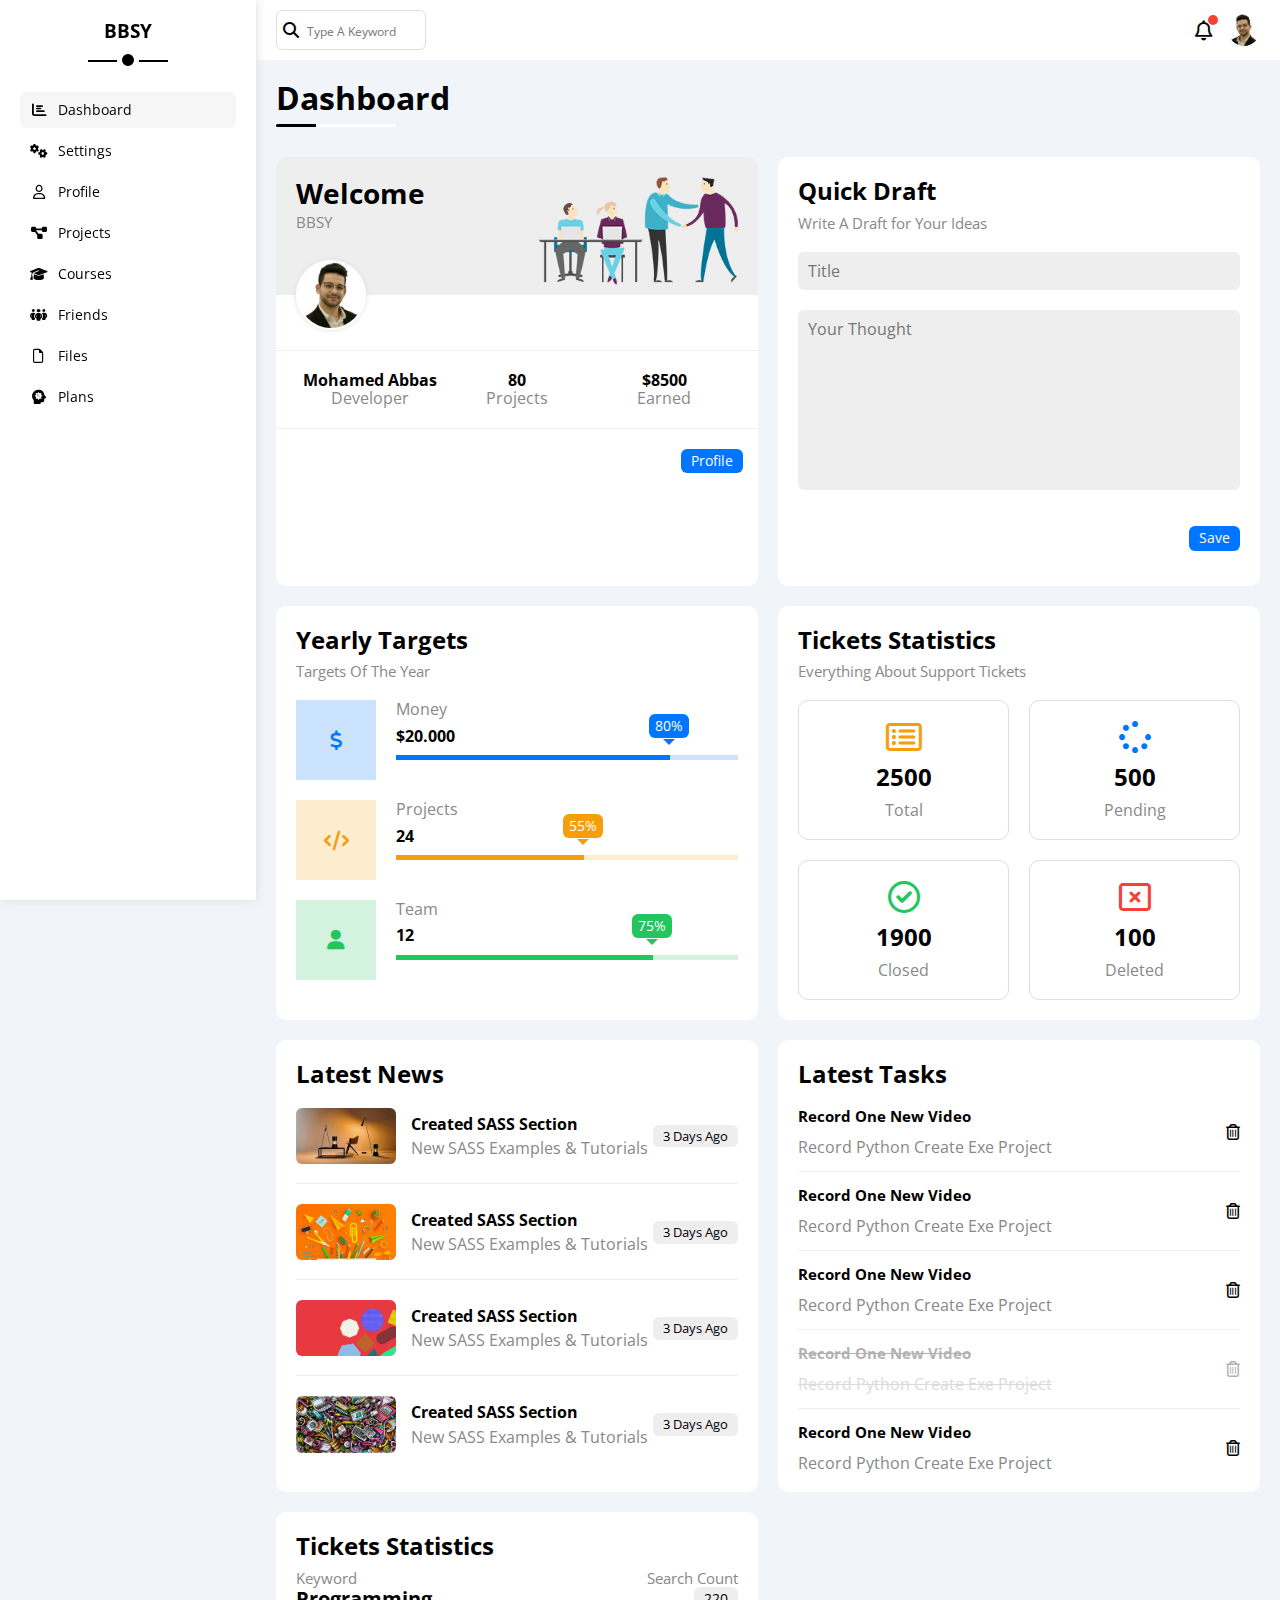
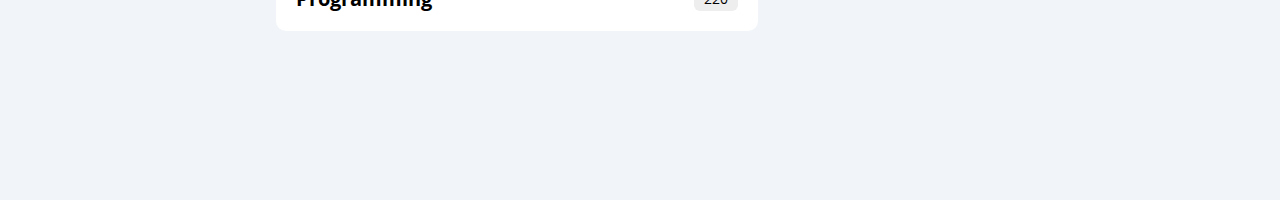
==== commit a8c95ec1: "Upload The Latest Updates" ====
--- a/index.html
+++ b/index.html
@@ -189,17 +189,66 @@
                         <img src="imgs/news-03.png" alt="" class="rad-6">
                         <div class="info">
                             <h2 class="mt-0 mb-6 fs-16">Created SASS Section</h2>
-                            <p class="mt-0 mb-0 c-grey btn-shape">New SASS Examples & Tutorials</p>
-                        </div>
-                        <div class="bg-eee btn-shape fs-13">3 Days Ago</div>
-                    </div>
-                    <div class="row mt-20 mb-20">
+                            <p class="mt-0 mb-0 c-grey">New SASS Examples & Tutorials</p>
+                        </div>
+                        <div class="bg-eee btn-shape fs-13">3 Days Ago</div>
+                    </div>
+                    <div class="row mt-20">
                         <img src="imgs/news-04.png" alt="" class="rad-6">
                         <div class="info">
                             <h2 class="mt-0 mb-6 fs-16">Created SASS Section</h2>
                             <p class="mt-0 mb-0 c-grey">New SASS Examples & Tutorials</p>
                         </div>
                         <div class="bg-eee btn-shape fs-13">3 Days Ago</div>
+                    </div>
+                </div>
+                <div class="latest-tasks bg-white rad-10 pad-20">
+                    <h2 class="mt-0 mb-20">Latest Tasks</h2>
+                    <div class="line dis-flex space-between align-center mb-15">
+                        <div class="info">
+                            <h2 class="fs-15 mb-5 mt-0">Record One New Video</h2>
+                            <p class="mt-0 mb-0 c-grey">Record Python Create Exe Project</p>
+                        </div>
+                        <i class="fa-regular fa-trash-can delete"></i>
+                    </div>
+                    <div class="line dis-flex space-between align-center mt-15 mb-15">
+                        <div class="info">
+                            <h2 class="fs-15 mb-5 mt-0">Record One New Video</h2>
+                            <p class="mt-0 mb-0 c-grey">Record Python Create Exe Project</p>
+                        </div>
+                        <i class="fa-regular fa-trash-can delete"></i>
+                    </div>
+                    <div class="line dis-flex space-between align-center mt-15 mb-15">
+                        <div class="info">
+                            <h2 class="fs-15 mb-5 mt-0">Record One New Video</h2>
+                            <p class="mt-0 mb-0 c-grey">Record Python Create Exe Project</p>
+                        </div>
+                        <i class="fa-regular fa-trash-can delete"></i>
+                    </div>
+                    <div class="line dis-flex space-between align-center mt-15 mb-15">
+                        <div class="info">
+                            <h2 class="fs-15 mb-5 mt-0">Record One New Video</h2>
+                            <p class="mt-0 mb-0 c-grey">Record Python Create Exe Project</p>
+                        </div>
+                        <i class="fa-regular fa-trash-can delete"></i>
+                    </div>
+                    <div class="line dis-flex space-between align-center mt-15">
+                        <div class="info">
+                            <h2 class="fs-15 mb-5 mt-0">Record One New Video</h2>
+                            <p class="mt-0 mb-0 c-grey">Record Python Create Exe Project</p>
+                        </div>
+                        <i class="fa-regular fa-trash-can delete"></i>
+                    </div>
+                </div>
+                <div class="top-search bg-white rad-10 pad-20">
+                    <h2 class="mt-0 mb-10">Tickets Statistics</h2>
+                    <div class="top dis-flex space-between">
+                        <p class="mt-0 mb-0 fs-15 c-grey">Keyword</p>
+                        <p class="mt-0 mb-0 fs-15 c-grey">Search Count</p>
+                    </div>
+                    <div class="row dis-flex space-between">
+                        <h2 class="mt-0 mb-0 fs-20">Programming</h2>
+                        <div class="btn-shape bg-eee fs-14">220</div>
                     </div>
                 </div>
             </div>
--- a/CSS/framework.css
+++ b/CSS/framework.css
@@ -72,6 +72,10 @@
     margin-top: 5px;
 }
 
+.mt-15 {
+    margin-top: 15px;
+}
+
 .mt-20 {
     margin-top: 20px;
 }
@@ -90,6 +94,10 @@
 
 .mb-10 {
     margin-bottom: 10px;
+}
+
+.mb-15 {
+    margin-bottom: 15px;
 }
 
 .mb-20 {
--- a/CSS/Style.css
+++ b/CSS/Style.css
@@ -523,7 +523,27 @@
     flex-grow: 1;
 }
 
-
 /* End Latest News */
+/* Start Latest Tasks */
+.wrapper .latest-tasks .line:not(:last-of-type) {
+    padding-bottom: 15px;
+    border-bottom: 1px solid #eee;
+}
+
+.wrapper .latest-tasks .line:nth-of-type(4) h2,
+.wrapper .latest-tasks .line:nth-of-type(4) p {
+    text-decoration: line-through;
+    opacity: 0.3;
+}
+
+.wrapper .latest-tasks .line i {
+    cursor: pointer;
+}
+
+.wrapper .latest-tasks .line:nth-of-type(4) i {
+    opacity: 0.3;
+}
+
+/* End Latest Tasks */
 
 /* End Content */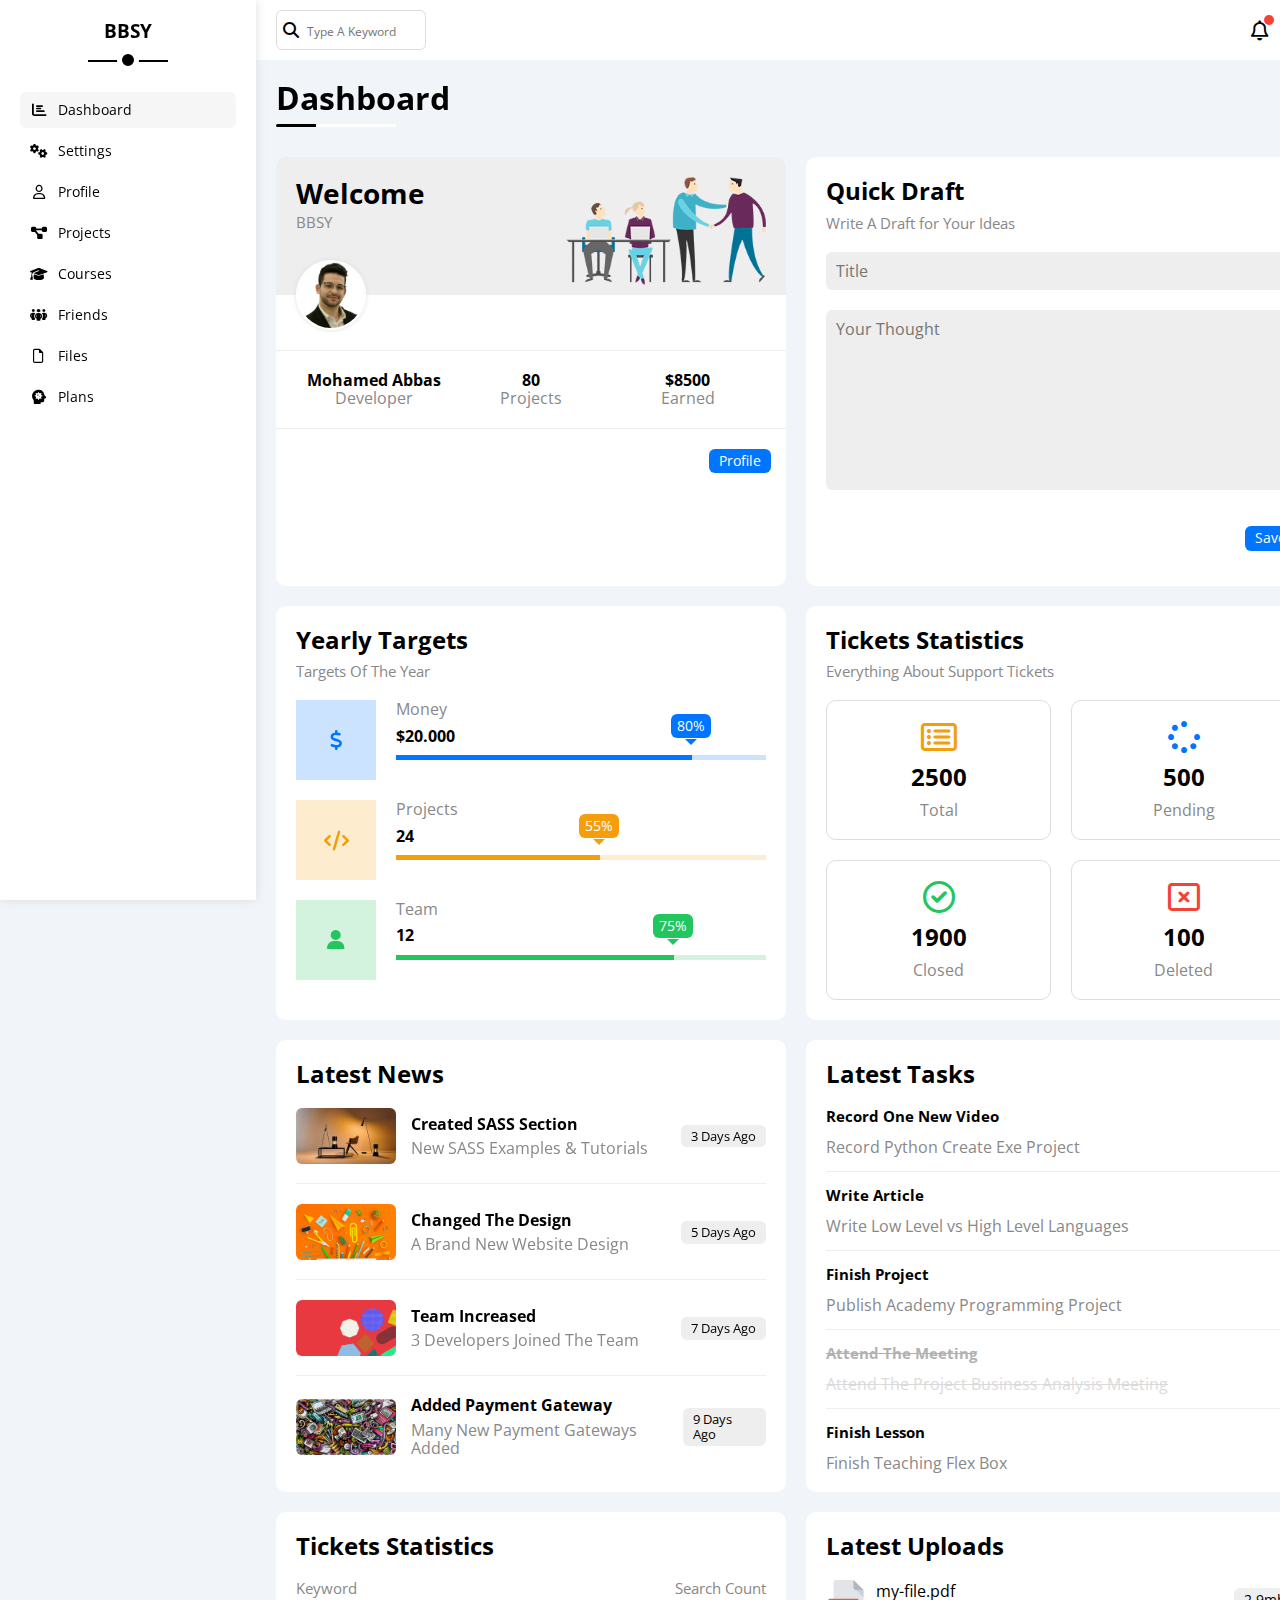
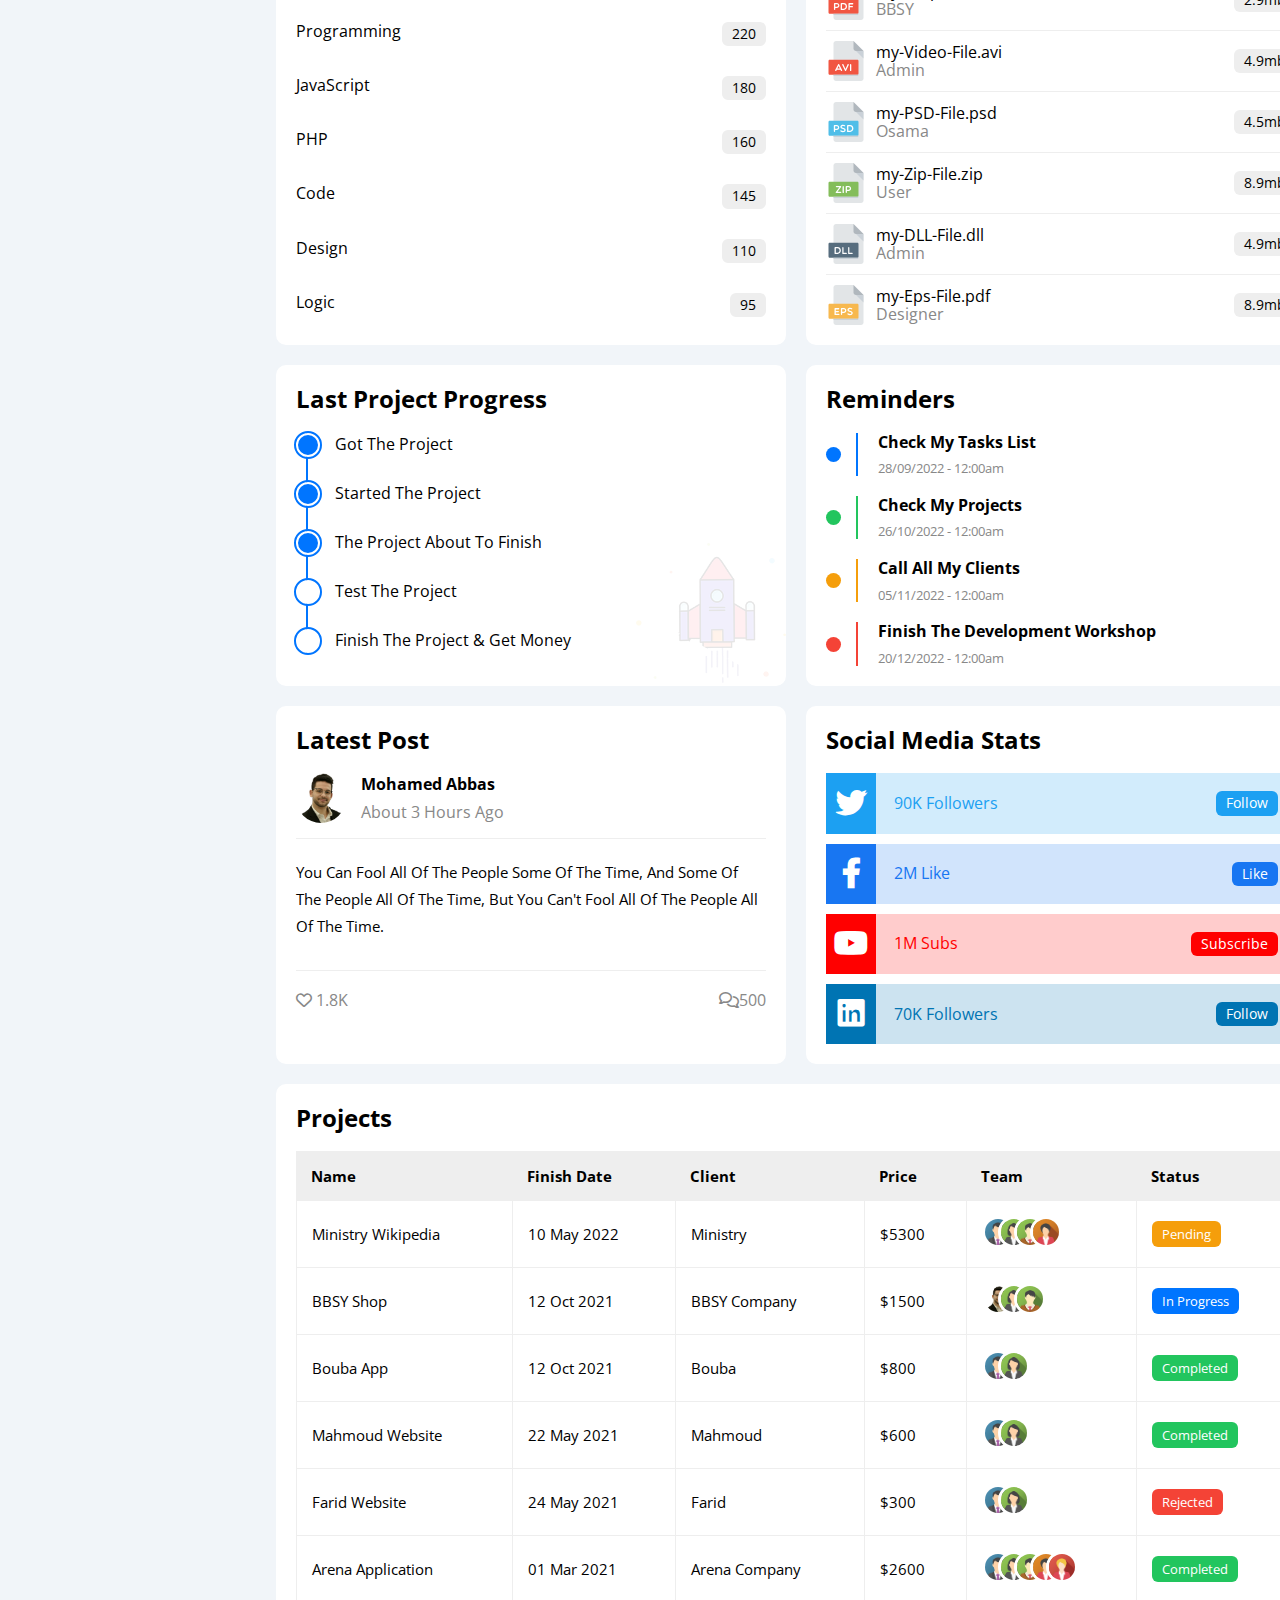
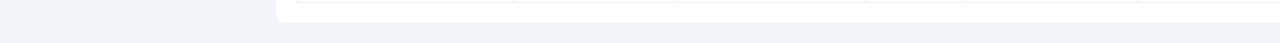
==== commit 644b7b65: "Upload The Ma" ====
--- a/index.html
+++ b/index.html
@@ -180,26 +180,26 @@
                     <div class="row mt-20 mb-20">
                         <img src="imgs/news-02.png" alt="" class="rad-6">
                         <div class="info">
-                            <h2 class="mt-0 mb-6 fs-16">Created SASS Section</h2>
-                            <p class="mt-0 mb-0 c-grey">New SASS Examples & Tutorials</p>
-                        </div>
-                        <div class="bg-eee btn-shape fs-13">3 Days Ago</div>
+                            <h2 class="mt-0 mb-6 fs-16">Changed The Design</h2>
+                            <p class="mt-0 mb-0 c-grey">A Brand New Website Design</p>
+                        </div>
+                        <div class="bg-eee btn-shape fs-13">5 Days Ago</div>
                     </div>
                     <div class="row mt-20 mb-20">
                         <img src="imgs/news-03.png" alt="" class="rad-6">
                         <div class="info">
-                            <h2 class="mt-0 mb-6 fs-16">Created SASS Section</h2>
-                            <p class="mt-0 mb-0 c-grey">New SASS Examples & Tutorials</p>
-                        </div>
-                        <div class="bg-eee btn-shape fs-13">3 Days Ago</div>
+                            <h2 class="mt-0 mb-6 fs-16">Team Increased</h2>
+                            <p class="mt-0 mb-0 c-grey">3 Developers Joined The Team</p>
+                        </div>
+                        <div class="bg-eee btn-shape fs-13">7 Days Ago</div>
                     </div>
                     <div class="row mt-20">
                         <img src="imgs/news-04.png" alt="" class="rad-6">
                         <div class="info">
-                            <h2 class="mt-0 mb-6 fs-16">Created SASS Section</h2>
-                            <p class="mt-0 mb-0 c-grey">New SASS Examples & Tutorials</p>
-                        </div>
-                        <div class="bg-eee btn-shape fs-13">3 Days Ago</div>
+                            <h2 class="mt-0 mb-6 fs-16">Added Payment Gateway</h2>
+                            <p class="mt-0 mb-0 c-grey">Many New Payment Gateways Added</p>
+                        </div>
+                        <div class="bg-eee btn-shape fs-13">9 Days Ago</div>
                     </div>
                 </div>
                 <div class="latest-tasks bg-white rad-10 pad-20">
@@ -213,43 +213,312 @@
                     </div>
                     <div class="line dis-flex space-between align-center mt-15 mb-15">
                         <div class="info">
-                            <h2 class="fs-15 mb-5 mt-0">Record One New Video</h2>
-                            <p class="mt-0 mb-0 c-grey">Record Python Create Exe Project</p>
+                            <h2 class="fs-15 mb-5 mt-0">Write Article</h2>
+                            <p class="mt-0 mb-0 c-grey">Write Low Level vs High Level Languages</p>
                         </div>
                         <i class="fa-regular fa-trash-can delete"></i>
                     </div>
                     <div class="line dis-flex space-between align-center mt-15 mb-15">
                         <div class="info">
-                            <h2 class="fs-15 mb-5 mt-0">Record One New Video</h2>
-                            <p class="mt-0 mb-0 c-grey">Record Python Create Exe Project</p>
+                            <h2 class="fs-15 mb-5 mt-0">Finish Project</h2>
+                            <p class="mt-0 mb-0 c-grey">Publish Academy Programming Project</p>
                         </div>
                         <i class="fa-regular fa-trash-can delete"></i>
                     </div>
                     <div class="line dis-flex space-between align-center mt-15 mb-15">
                         <div class="info">
-                            <h2 class="fs-15 mb-5 mt-0">Record One New Video</h2>
-                            <p class="mt-0 mb-0 c-grey">Record Python Create Exe Project</p>
+                            <h2 class="fs-15 mb-5 mt-0">Attend The Meeting</h2>
+                            <p class="mt-0 mb-0 c-grey">Attend The Project Business Analysis Meeting</p>
                         </div>
                         <i class="fa-regular fa-trash-can delete"></i>
                     </div>
                     <div class="line dis-flex space-between align-center mt-15">
                         <div class="info">
-                            <h2 class="fs-15 mb-5 mt-0">Record One New Video</h2>
-                            <p class="mt-0 mb-0 c-grey">Record Python Create Exe Project</p>
+                            <h2 class="fs-15 mb-5 mt-0">Finish Lesson</h2>
+                            <p class="mt-0 mb-0 c-grey">Finish Teaching Flex Box</p>
                         </div>
                         <i class="fa-regular fa-trash-can delete"></i>
                     </div>
                 </div>
                 <div class="top-search bg-white rad-10 pad-20">
-                    <h2 class="mt-0 mb-10">Tickets Statistics</h2>
-                    <div class="top dis-flex space-between">
+                    <h2 class="mt-0 mb-20">Tickets Statistics</h2>
+                    <div class="top dis-flex space-between mb-10">
                         <p class="mt-0 mb-0 fs-15 c-grey">Keyword</p>
                         <p class="mt-0 mb-0 fs-15 c-grey">Search Count</p>
                     </div>
-                    <div class="row dis-flex space-between">
-                        <h2 class="mt-0 mb-0 fs-20">Programming</h2>
+                    <div class="row dis-flex space-between pt-15 pb-15 ">
+                        <p class="mt-0 mb-0 fs-16">Programming</p>
                         <div class="btn-shape bg-eee fs-14">220</div>
                     </div>
+                    <div class="row dis-flex space-between pt-15 pb-15">
+                        <P class="mt-0 mb-0 fs-16">JavaScript</P>
+                        <div class="btn-shape bg-eee fs-14">180</div>
+                    </div>
+                    <div class="row dis-flex space-between pt-15 pb-15">
+                        <P class="mt-0 mb-0 fs-16">PHP</P>
+                        <div class="btn-shape bg-eee fs-14">160</div>
+                    </div>
+                    <div class="row dis-flex space-between pt-15 pb-15">
+                        <P class="mt-0 mb-0 fs-16">Code</P>
+                        <div class="btn-shape bg-eee fs-14">145</div>
+                    </div>
+                    <div class="row dis-flex space-between pt-15 pb-15">
+                        <P class="mt-0 mb-0 fs-16">Design</P>
+                        <div class="btn-shape bg-eee fs-14">110</div>
+                    </div>
+                    <div class="row dis-flex space-between pt-15">
+                        <P class="mt-0 mb-0 fs-16">Logic</P>
+                        <div class="btn-shape bg-eee fs-14">95</div>
+                    </div>
+                </div>
+                <div class="latest-uploads bg-white rad-10 pad-20">
+                    <h2 class="mt-0 mb-20">Latest Uploads</h2>
+                    <ul class="mar-0">
+                        <li class="dis-flex between-flex mb-10 pb-10">
+                            <div class="dis-flex align-center">
+                                <img src="imgs/pdf.svg" alt="" class="mr-10 w-40 h-40">
+                                <div>
+                                    <span class="dis-block">my-file.pdf</span>
+                                    <span class="c-grey">BBSY</span>
+                                </div>
+                            </div>
+                            <div class="btn-shape bg-eee fs-14">2.9mb</div>
+                        </li>
+                        <li class="dis-flex between-flex mb-10 pb-10">
+                            <div class="dis-flex align-center">
+                                <img src="imgs/avi.svg" alt="" class="mr-10 w-40 h-40">
+                                <div>
+                                    <span class="dis-block">my-Video-File.avi</span>
+                                    <span class="c-grey">Admin</span>
+                                </div>
+                            </div>
+                            <div class="btn-shape bg-eee fs-14">4.9mb</div>
+                        </li>
+                        <li class="dis-flex between-flex mb-10 pb-10">
+                            <div class="dis-flex align-center">
+                                <img src="imgs/psd.svg" alt="" class="mr-10 w-40 h-40">
+                                <div>
+                                    <span class="dis-block">my-PSD-File.psd</span>
+                                    <span class="c-grey">Osama</span>
+                                </div>
+                            </div>
+                            <div class="btn-shape bg-eee fs-14">4.5mb</div>
+                        </li>
+                        <li class="dis-flex between-flex mb-10 pb-10">
+                            <div class="dis-flex align-center">
+                                <img src="imgs/zip.svg" alt="" class="mr-10 w-40 h-40">
+                                <div>
+                                    <span class="dis-block">my-Zip-File.zip</span>
+                                    <span class="c-grey">User</span>
+                                </div>
+                            </div>
+                            <div class="btn-shape bg-eee fs-14">8.9mb</div>
+                        </li>
+                        <li class="dis-flex between-flex mb-10 pb-10">
+                            <div class="dis-flex align-center">
+                                <img src="imgs/dll.svg" alt="" class="mr-10 w-40 h-40">
+                                <div>
+                                    <span class="dis-block">my-DLL-File.dll</span>
+                                    <span class="c-grey">Admin</span>
+                                </div>
+                            </div>
+                            <div class="btn-shape bg-eee fs-14">4.9mb</div>
+                        </li>
+                        <li class="dis-flex between-flex">
+                            <div class="dis-flex align-center">
+                                <img src="imgs/eps.svg" alt="" class="mr-10 w-40 h-40">
+                                <div>
+                                    <span class="dis-block">my-Eps-File.pdf</span>
+                                    <span class="c-grey">Designer</span>
+                                </div>
+                            </div>
+                            <div class="btn-shape bg-eee fs-14">8.9mb</div>
+                        </li>
+                    </ul>
+                </div>
+                <div class="last-progress bg-white rad-10 pad-20 pos-rel">
+                    <h2 class="mt-0 mb-20">Last Project Progress</h2>
+                    <ul class="mar-0 pos-rel">
+                        <li class="dis-flex align-center done">Got The Project</li>
+                        <li class="mt-25 dis-flex align-center done">Started The Project</li>
+                        <li class="mt-25 dis-flex align-center done">The Project About To Finish</li>
+                        <li class="mt-25 dis-flex align-center current">Test The Project</li>
+                        <li class="mt-25 dis-flex align-center">Finish The Project & Get Money</li>
+                    </ul>
+                    <img class="launch-icon hide-mobile" src="imgs/project.png" alt="">
+                </div>
+                <div class="reminders bg-white rad-10 pad-20">
+                    <h2 class="mt-0 mb-20">Reminders</h2>
+                    <ul class="mar-0">
+                        <li class="dis-flex align-center mb-20">
+                            <span class="key bg-blue mr-15"></span>
+                            <div class="rem">
+                                <P class="mt-0 mb-10 f-bold">Check My Tasks List</P>
+                                <span class="c-grey fs-13 mb-0 mt-0">28/09/2022 - 12:00am</span>
+                            </div>
+                        </li>
+                        <li class="dis-flex align-center mb-20">
+                            <span class="key bg-green mr-15"></span>
+                            <div class="rem">
+                                <P class="mt-0 mb-10 f-bold">Check My Projects</P>
+                                <span class="c-grey fs-13 mb-0 mt-0">26/10/2022 - 12:00am</span>
+                            </div>
+                        </li>
+                        <li class="dis-flex align-center mb-20">
+                            <span class="key bg-orange mr-15"></span>
+                            <div class="rem">
+                                <P class="mt-0 mb-10 f-bold">Call All My Clients</P>
+                                <span class="c-grey fs-13 mb-0 mt-0">05/11/2022 - 12:00am</span>
+                            </div>
+                        </li>
+                        <li class="dis-flex align-center">
+                            <span class="key bg-red mr-15"></span>
+                            <div class="rem">
+                                <P class="mt-0 mb-10 f-bold">Finish The Development Workshop</P>
+                                <span class="c-grey fs-13 mb-0 mt-0">20/12/2022 - 12:00am</span>
+                            </div>
+                        </li>
+                    </ul>
+                </div>
+                <div class="latest-post bg-white rad-10 pad-20">
+                    <h2 class="mt-0 mb-20">Latest Post</h2>
+                    <div class="heading dis-flex align-center pb-15 mb-20">
+                        <img src="imgs/4.jpg" alt="" class="mr-15 w-50 h-50 rad-50per">
+                        <div class="info">
+                            <p class="mt-0 mb-10 f-bold">Mohamed Abbas</p>
+                            <span class="c-grey">About 3 Hours Ago</span>
+                        </div>
+                    </div>
+                    <p class="fs-15 mt-0 mb-0 pb-30">You Can Fool All Of The People Some Of The Time, And Some Of The
+                        People
+                        All Of
+                        The Time, But You Can't Fool All Of The People All Of The Time.</p>
+                    <div class="foot dis-flex between-flex mt-20">
+                        <div class="love c-grey"><i class="fa-regular fa-heart"></i> 1.8K</div>
+                        <div class="comment c-grey"><i class="fa-regular fa-comments"></i>500</div>
+                    </div>
+                </div>
+                <div class="social-stats bg-white rad-10 pad-20">
+                    <h2 class="mt-0 mb-20">Social Media Stats</h2>
+                    <div class="twitter pos-rel dis-flex mb-10 pad-18 between-flex">
+                        <div class="icon ml-50">90K Followers</div>
+                        <a href="#" class="fs-14 btn-shape c-white">Follow</a>
+                    </div>
+                    <div class="facebook pos-rel dis-flex mb-10 pad-18 between-flex">
+                        <div class="icon ml-50">2M Like</div>
+                        <a href="#" class="fs-14 btn-shape c-white">Like</a>
+                    </div>
+                    <div class="youtube pos-rel dis-flex mb-10 pad-18 between-flex">
+                        <div class="icon ml-50">1M Subs</div>
+                        <a href="#" class="fs-14 btn-shape c-white">Subscribe</a>
+                    </div>
+                    <div class="linked-in pos-rel dis-flex pad-18 between-flex">
+                        <div class="icon ml-50">70K Followers</div>
+                        <a href="#" class="fs-14 btn-shape c-white">Follow</a>
+                    </div>
+                </div>
+            </div>
+            <div class="projects bg-white rad-10 pad-20 mar-20">
+                <h2 class="mt-0 mb-20">Projects</h2>
+                <div class="responsive-table">
+                    <table class="fs-15 w-full">
+                        <thead>
+                            <tr class="f-bold bg-eee ">
+                                <td>Name</td>
+                                <td>Finish Date</td>
+                                <td>Client</td>
+                                <td>Price</td>
+                                <td>Team</td>
+                                <td>Status</td>
+                            </tr>
+                        </thead>
+                        <tbody>
+                            <tr>
+                                <td>Ministry Wikipedia</td>
+                                <td>10 May 2022</td>
+                                <td>Ministry</td>
+                                <td>&dollar;5300</td>
+                                <td>
+                                    <img src="imgs/team-01.png" alt="">
+                                    <img src="imgs/team-02.png" alt="">
+                                    <img src="imgs/team-03.png" alt="">
+                                    <img src="imgs/team-04.png" alt="">
+                                </td>
+                                <td>
+                                    <span class="fs-13 btn-shape bg-orange c-white">Pending</span>
+                                </td>
+                            </tr>
+                            <tr>
+                                <td>BBSY Shop</td>
+                                <td>12 Oct 2021</td>
+                                <td>BBSY Company</td>
+                                <td>&dollar;1500</td>
+                                <td>
+                                    <img src="imgs/4.jpg" alt="">
+                                    <img src="imgs/team-02.png" alt="">
+                                    <img src="imgs/team-03.png" alt="">
+                                </td>
+                                <td>
+                                    <span class="fs-13 btn-shape bg-blue c-white">In Progress</span>
+                                </td>
+                            </tr>
+                            <tr>
+                                <td>Bouba App</td>
+                                <td>12 Oct 2021</td>
+                                <td>Bouba</td>
+                                <td>&dollar;800</td>
+                                <td>
+                                    <img src="imgs/team-01.png" alt="">
+                                    <img src="imgs/team-02.png" alt="">
+                                </td>
+                                <td>
+                                    <span class="fs-13 btn-shape bg-green c-white">Completed</span>
+                                </td>
+                            </tr>
+                            <tr>
+                                <td>Mahmoud Website</td>
+                                <td>22 May 2021</td>
+                                <td>Mahmoud</td>
+                                <td>&dollar;600</td>
+                                <td>
+                                    <img src="imgs/team-01.png" alt="">
+                                    <img src="imgs/team-02.png" alt="">
+                                </td>
+                                <td>
+                                    <span class="fs-13 btn-shape bg-green c-white">Completed</span>
+                                </td>
+                            </tr>
+                            <tr>
+                                <td>Farid Website</td>
+                                <td>24 May 2021</td>
+                                <td>Farid</td>
+                                <td>&dollar;300</td>
+                                <td>
+                                    <img src="imgs/team-01.png" alt="">
+                                    <img src="imgs/team-02.png" alt="">
+                                </td>
+                                <td>
+                                    <span class="fs-13 btn-shape bg-red c-white">Rejected</span>
+                                </td>
+                            </tr>
+                            <tr>
+                                <td>Arena Application</td>
+                                <td>01 Mar 2021</td>
+                                <td>Arena Company</td>
+                                <td>&dollar;2600</td>
+                                <td>
+                                    <img src="imgs/team-01.png" alt="">
+                                    <img src="imgs/team-02.png" alt="">
+                                    <img src="imgs/team-03.png" alt="">
+                                    <img src="imgs/team-04.png" alt="">
+                                    <img src="imgs/team-05.png" alt="">
+                                </td>
+                                <td>
+                                    <span class="fs-13 btn-shape bg-green c-white">Completed</span>
+                                </td>
+                            </tr>
+                        </tbody>
+                    </table>
                 </div>
             </div>
         </div>
--- a/CSS/framework.css
+++ b/CSS/framework.css
@@ -52,10 +52,38 @@
     padding: 10px;
 }
 
+.pad-18 {
+    padding: 18px;
+}
+
 .pad-20 {
     padding: 20px;
 }
 
+.pt-10 {
+    padding-top: 10px;
+}
+
+.pt-15 {
+    padding-top: 15px;
+}
+
+.pb-10 {
+    padding-bottom: 10px;
+}
+
+.pb-15 {
+    padding-bottom: 15px;
+}
+
+.pb-20 {
+    padding-bottom: 20px;
+}
+
+.pb-30 {
+    padding-bottom: 30px;
+}
+
 .mar-0 {
     margin: 0;
 }
@@ -64,6 +92,14 @@
     margin: 20px;
 }
 
+.ml-50 {
+    margin-left: 50px;
+}
+
+.ml-80 {
+    margin-left: 80px;
+}
+
 .mt-0 {
     margin-top: 0;
 }
@@ -72,6 +108,10 @@
     margin-top: 5px;
 }
 
+.mt-10 {
+    margin-top: 10px;
+}
+
 .mt-15 {
     margin-top: 15px;
 }
@@ -80,6 +120,10 @@
     margin-top: 20px;
 }
 
+.mt-25 {
+    margin-top: 25px;
+}
+
 .mb-0 {
     margin-bottom: 0;
 }
@@ -112,11 +156,37 @@
     margin-bottom: 40px;
 }
 
+.mr-10 {
+    margin-right: 10px;
+}
+
+.mr-15 {
+    margin-right: 15px;
+}
+
+/* End Padding and Margin */
+/* Start Dimention */
 .w-full {
     width: 100%;
 }
 
-/* End Padding and Margin */
+.w-40 {
+    width: 40px;
+}
+
+.w-50 {
+    width: 50px;
+}
+
+.h-40 {
+    height: 40px;
+}
+
+.h-50 {
+    height: 50px;
+}
+
+/* End Dimention */
 
 /* Start Border */
 .rad-6 {
@@ -161,6 +231,10 @@
 
 .bg-green {
     background-color: var(--green-color);
+}
+
+.bg-red {
+    background-color: var(--red-color);
 }
 
 .c-black {
--- a/CSS/Style.css
+++ b/CSS/Style.css
@@ -546,4 +546,243 @@
 
 /* End Latest Tasks */
 
+/* Start Latest Uploads */
+.wrapper .latest-uploads ul li:not(:last-of-type) {
+    border-bottom: 1px solid #eee;
+}
+
+/* End Latest Uploads */
+/* Start last-progress */
+.wrapper .last-progress ul::before {
+    position: absolute;
+    content: "";
+    left: 10px;
+    width: 2px;
+    height: 100%;
+    background-color: var(--blue-color);
+    border-top-left-radius: 5px;
+    border-top-right-radius: 5px;
+    border-bottom-left-radius: 5px;
+    border-bottom-right-radius: 5px;
+}
+
+.wrapper .last-progress ul li::before {
+    content: "";
+    width: 20px;
+    height: 20px;
+    border: 2px solid white;
+    border-radius: 50%;
+    background-color: white;
+    outline: 2px solid var(--blue-color);
+    margin-right: 15px;
+    z-index: 1;
+}
+
+.wrapper .last-progress ul li.done::before {
+    background-color: var(--blue-color);
+}
+
+.wrapper .last-progress ul li.current::before {
+    animation: change-color 0.8s infinite alternate;
+}
+
+.wrapper .last-progress .launch-icon {
+    position: absolute;
+    bottom: 0;
+    right: 0;
+    width: 150px;
+    opacity: 0.1;
+}
+
+/* Start Animation */
+@keyframes change-color {
+    from {
+        background-color: white;
+    }
+
+    to {
+        background-color: var(--blue-color);
+    }
+}
+
+/* End Animation */
+
+/* End last-progress */
+
+/* Start Reminders */
+
+.wrapper .reminders ul li .key {
+    display: block;
+    border-radius: 50%;
+    width: 15px;
+    height: 15px;
+    left: 0;
+}
+
+.wrapper .reminders ul li:first-of-type .key {
+    background-color: var(--blue-color);
+}
+
+.wrapper .reminders ul li .rem {
+    padding-left: 20px;
+}
+
+.wrapper .reminders ul li:first-of-type .rem {
+    border-left: 2px solid var(--blue-color);
+}
+
+.wrapper .reminders ul li:nth-of-type(2) .rem {
+    border-left: 2px solid var(--green-color);
+}
+
+.wrapper .reminders ul li:nth-of-type(3) .rem {
+    border-left: 2px solid var(--orange-color);
+}
+
+.wrapper .reminders ul li:last-of-type .rem {
+    border-left: 2px solid var(--red-color);
+}
+
+/* End Reminders */
+
+/* Start Post */
+.wrapper .latest-post .heading {
+    border-bottom: 1px solid #eee;
+}
+
+.wrapper .latest-post>p {
+    line-height: 1.8;
+    border-bottom: 1px solid #eee;
+}
+
+/* End Post */
+/* Start social stats */
+.wrapper .social-stats>div:first-of-type {
+    background-color: hsl(203, 89%, 53%, 0.2);
+}
+
+.wrapper .social-stats>div:nth-of-type(2) {
+    background-color: hsl(214, 89%, 52%, 0.2);
+}
+
+.wrapper .social-stats>div:nth-of-type(3) {
+    background-color: hsl(0, 100%, 50%, 0.2);
+}
+
+.wrapper .social-stats>div:last-of-type {
+    background-color: hsl(201, 100%, 35%, 0.2);
+}
+
+.wrapper .social-stats>div:first-of-type a {
+    background-color: #1ca0f2;
+}
+
+.wrapper .social-stats>div:nth-of-type(2) a {
+    background-color: #1876f2;
+}
+
+.wrapper .social-stats>div:nth-of-type(3) a {
+    background-color: #ff0000;
+}
+
+.wrapper .social-stats>div:last-of-type a {
+    background-color: #0074b3;
+}
+
+.wrapper .social-stats .twitter .icon {
+    color: #1ca0f2;
+}
+
+.wrapper .social-stats .facebook .icon {
+    color: #1876f2;
+}
+
+.wrapper .social-stats .youtube .icon {
+    color: #ff0000;
+}
+
+.wrapper .social-stats .linked-in .icon {
+    color: #0074b3;
+}
+
+.wrapper .social-stats div::before {
+    position: absolute;
+    font-family: "Font Awesome 5 brands";
+    font-weight: 900;
+    width: 50px;
+    height: 100%;
+    display: flex;
+    align-items: center;
+    justify-content: center;
+    left: 0;
+    color: white;
+    font-size: 30px;
+    transition: var(--main-transition);
+}
+
+.wrapper .social-stats .twitter::before {
+    content: "\f099";
+    background-color: #1ca0f2;
+}
+
+.wrapper .social-stats .facebook::before {
+    content: "\f39e";
+    background-color: #1876f2;
+}
+
+.wrapper .social-stats .youtube::before {
+    content: "\f167";
+    background-color: #ff0000;
+}
+
+.wrapper .social-stats .linked-in::before {
+    content: "\f08c";
+    background-color: #0074b3;
+}
+
+.wrapper .social-stats div:hover::before {
+    transform: rotate(5deg);
+}
+
+/* Start Projects table */
+.content .projects .responsive-table {
+    overflow-x: auto;
+}
+
+.content .projects .responsive-table table {
+    min-width: 1000px;
+    border-spacing: 0;
+}
+
+.content .projects table td {
+    padding: 15px;
+    transition: var(--main-transition);
+}
+
+.content .projects table tr:hover td {
+    background-color: #FAF7F7;
+}
+
+.content .projects table tbody td {
+    border-bottom: 1px solid #eee;
+    border-left: 1px solid #eee;
+}
+
+.content .projects table tbody td:last-child {
+    border-right: 1px solid #eee;
+}
+
+.content .projects table img:not(:first-child) {
+    margin-left: -20px;
+}
+
+.content .projects table img {
+    width: 32px;
+    height: 32px;
+    border-radius: 50%;
+    border: 3px solid white;
+}
+
+/* End Projects table */
+
 /* End Content */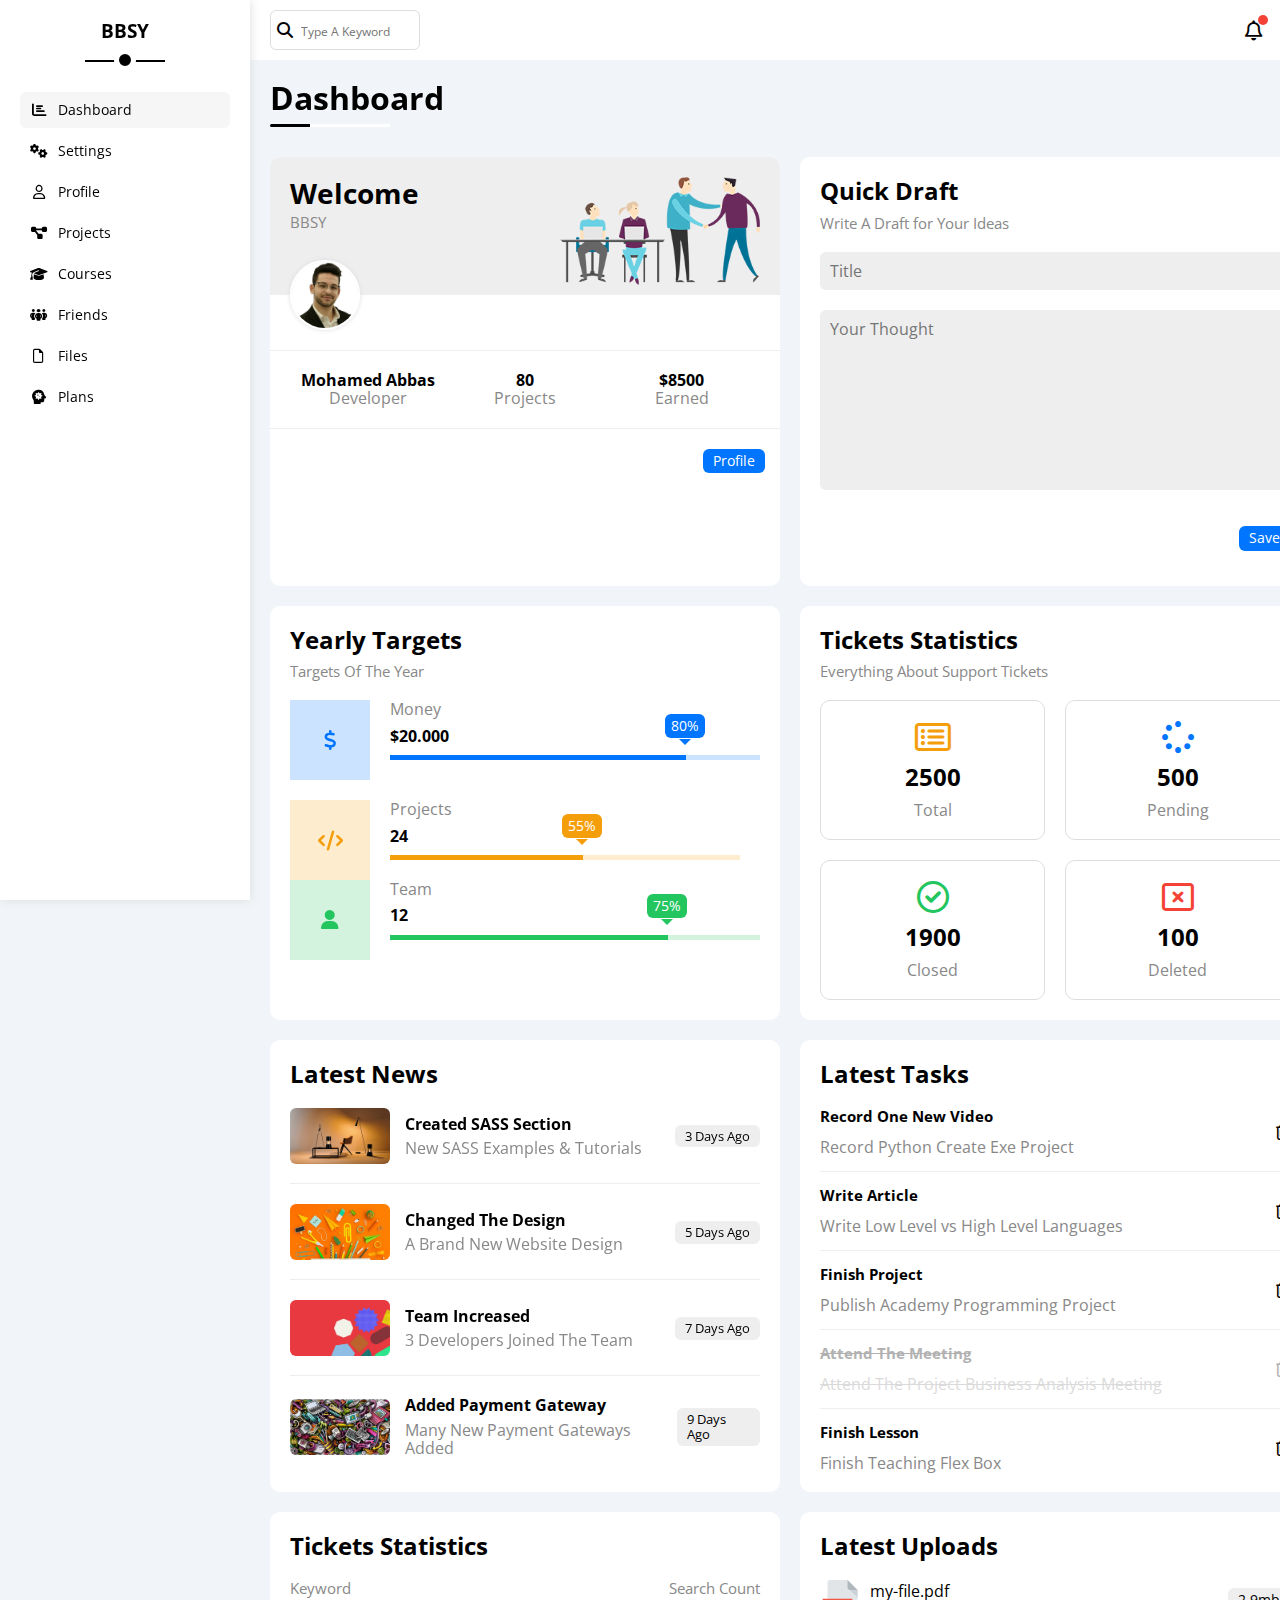
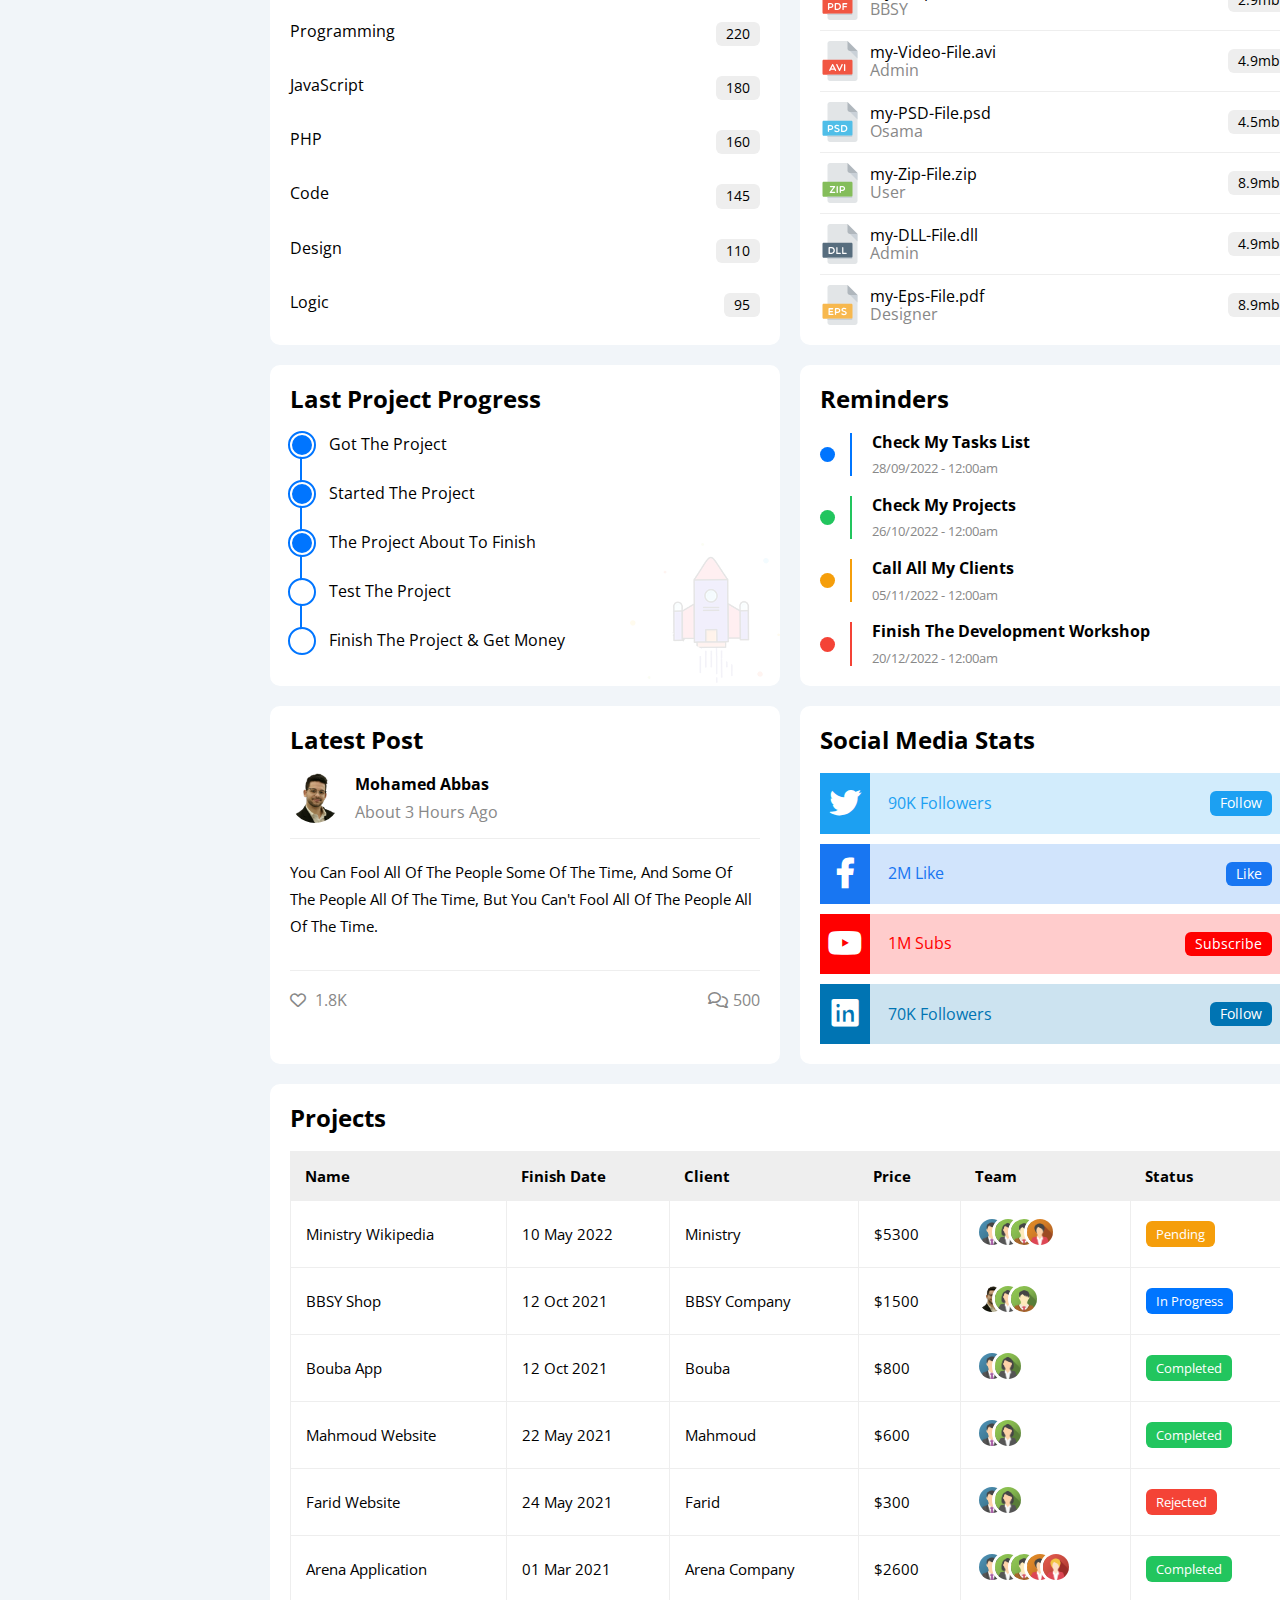
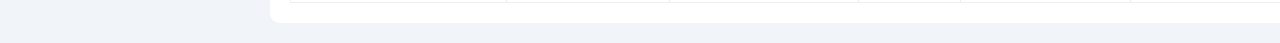
==== commit 74d94eee: "Upload" ====
--- a/index.html
+++ b/index.html
@@ -394,8 +394,8 @@
                         All Of
                         The Time, But You Can't Fool All Of The People All Of The Time.</p>
                     <div class="foot dis-flex between-flex mt-20">
-                        <div class="love c-grey"><i class="fa-regular fa-heart"></i> 1.8K</div>
-                        <div class="comment c-grey"><i class="fa-regular fa-comments"></i>500</div>
+                        <div class="love c-grey"><i class="fa-regular fa-heart mr-5"></i> 1.8K</div>
+                        <div class="comment c-grey"><i class="fa-regular fa-comments mr-5"></i>500</div>
                     </div>
                 </div>
                 <div class="social-stats bg-white rad-10 pad-20">
@@ -418,7 +418,7 @@
                     </div>
                 </div>
             </div>
-            <div class="projects bg-white rad-10 pad-20 mar-20">
+            <div class="projects bg-white rad-10 pad-20">
                 <h2 class="mt-0 mb-20">Projects</h2>
                 <div class="responsive-table">
                     <table class="fs-15 w-full">
--- a/CSS/framework.css
+++ b/CSS/framework.css
@@ -154,6 +154,10 @@
 
 .mb-40 {
     margin-bottom: 40px;
+}
+
+.mr-5 {
+    margin-right: 5px;
 }
 
 .mr-10 {
--- a/CSS/Style.css
+++ b/CSS/Style.css
@@ -60,7 +60,7 @@
 
 /* Start Sidebar */
 .page {
-    min-height: 200vh;
+    min-height: 100vh;
     background-color: #f1f5f9;
 }
 
@@ -71,11 +71,11 @@
 
 @media(min-width: 767px) {
     .page .sidebar {
-        width: 20%;
+        width: 250px;
     }
 
     .page .content {
-        margin-left: 20%;
+        margin-left: 250px;
     }
 }
 
@@ -151,6 +151,8 @@
 /* End Sidebar */
 
 /* Start Content */
+
+/* Start Dashboard */
 .page .content {
     background-color: #f1f5f9;
 }
@@ -653,6 +655,12 @@
 .wrapper .latest-post>p {
     line-height: 1.8;
     border-bottom: 1px solid #eee;
+}
+
+@media(max-width: 767px) {
+    .wrapper .latest-post>p {
+        text-align: center;
+    }
 }
 
 /* End Post */
@@ -745,6 +753,18 @@
 }
 
 /* Start Projects table */
+@media(max-width: 767px) {
+    .content .projects {
+        margin: 10px;
+    }
+}
+
+@media(min-width: 768px) {
+    .content .projects {
+        margin: 20px;
+    }
+}
+
 .content .projects .responsive-table {
     overflow-x: auto;
 }
@@ -785,4 +805,80 @@
 
 /* End Projects table */
 
+/* End Dashboard */
+
+/* Start Settings */
+
+/* Start Toggle Checkbox */
+.toggle-checkbox {
+    -webkit-appearance: none;
+    appearance: none;
+}
+
+.toggle-switch {
+    background-color: #ccc;
+    width: 78px;
+    height: 32px;
+    border-radius: 16px;
+    position: relative;
+    transition: 0.3s;
+    cursor: pointer;
+}
+
+.toggle-switch::before {
+    content: "\f00d";
+    font-family: "Font Awesome 5 Free";
+    font-weight: 900;
+    color: #aaa;
+    display: flex;
+    align-items: center;
+    justify-content: center;
+    position: absolute;
+    width: 24px;
+    height: 24px;
+    border-radius: 50%;
+    background-color: white;
+    left: 4px;
+    top: 4px;
+    transition: var(--main-transition);
+    cursor: pointer;
+}
+
+.toggle-checkbox:checked+.toggle-switch {
+    background-color: var(--blue-color);
+}
+
+.toggle-checkbox:checked+.toggle-switch::before {
+    left: 50px;
+    content: "\f00c";
+    color: var(--blue-color);
+}
+
+/* End Toggle Checkbox */
+/* Start Site Control */
+.settings-page {
+    grid-template-columns: repeat(auto-fill, minmax(500px, 1fr))
+}
+
+@media(max-width: 767px) {
+    .settings-page {
+        grid-template-columns: minmax(100px, 1fr);
+    }
+}
+
+.site-control textarea {
+    height: 170px;
+    resize: none;
+    border: 1px solid #ccc;
+}
+
+.site-control textarea:focus {
+    outline: none;
+}
+
+/* End Site Control */
+
+
+/* End Settings */
+
 /* End Content */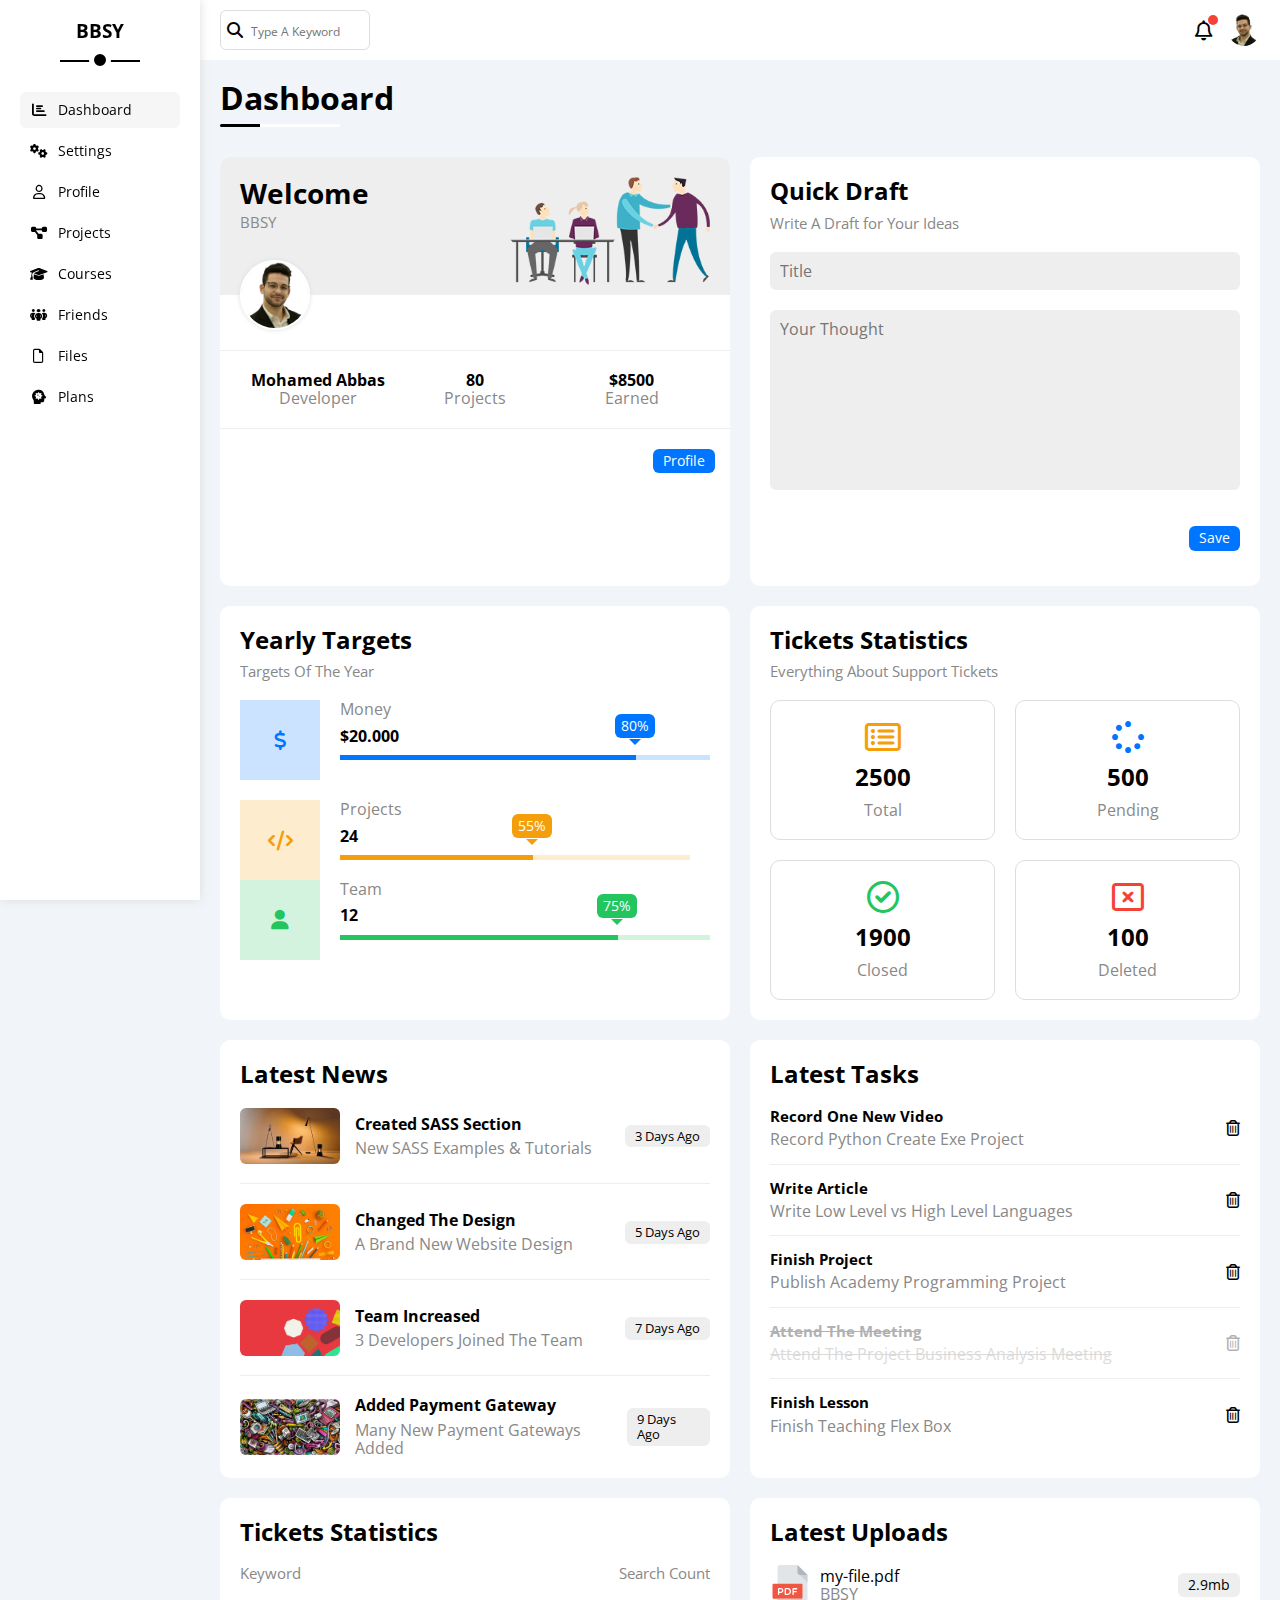
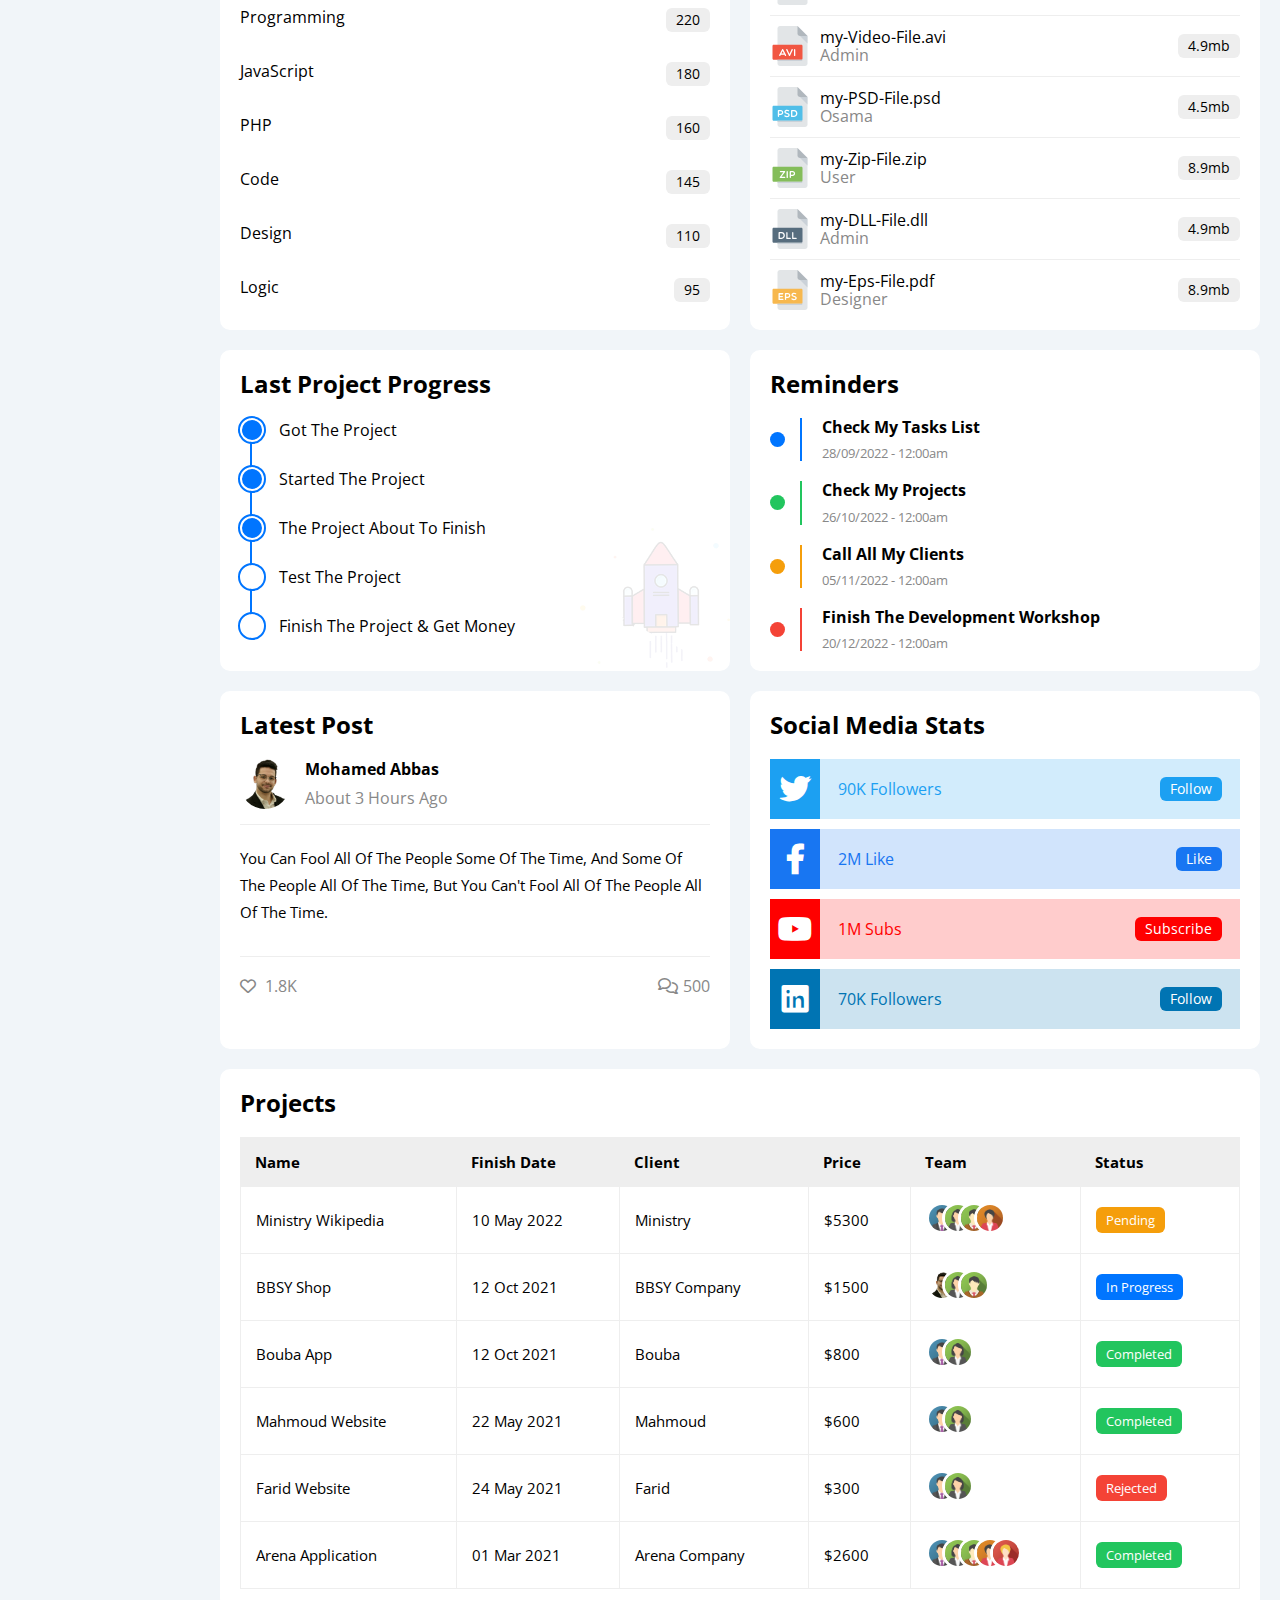
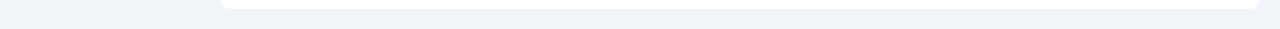
==== commit d9cb9f78: "Upload Settings" ====
--- a/index.html
+++ b/index.html
@@ -74,7 +74,7 @@
                 </li>
             </ul>
         </div>
-        <div class="content bg-white w-full">
+        <div class="content">
             <!-- Start Head -->
             <div class="head between-flex bg-white">
                 <div class="search pos-rel">
--- a/CSS/framework.css
+++ b/CSS/framework.css
@@ -88,6 +88,10 @@
     margin: 0;
 }
 
+.mar-15 {
+    margin: 15px;
+}
+
 .mar-20 {
     margin: 20px;
 }
@@ -128,6 +132,10 @@
     margin-bottom: 0;
 }
 
+.mb-5 {
+    margin-bottom: 5px;
+}
+
 .mb-6 {
     margin-bottom: 6px;
 }
@@ -166,6 +174,18 @@
 
 .mr-15 {
     margin-right: 15px;
+}
+
+.mr-20 {
+    margin-right: 20px;
+}
+
+.mr-25 {
+    margin-right: 25px;
+}
+
+.mr-30 {
+    margin-right: 30px;
 }
 
 /* End Padding and Margin */
@@ -205,6 +225,14 @@
     border-radius: 50%;
 }
 
+.border-none {
+    border: none;
+}
+
+.border-ccc {
+    border: 1px solid #ccc;
+}
+
 .btn-shape {
     padding: 4px 10px;
     border-radius: 6px;
@@ -267,6 +295,10 @@
 
 .c-red {
     color: var(--red-color);
+}
+
+.c-bbb {
+    color: #bbb;
 }
 
 /* End Colors */
@@ -317,12 +349,28 @@
     align-items: center;
 }
 
+.justify-center {
+    justify-content: center;
+}
+
 .flex-col {
     flex-direction: column;
 }
 
+.dis-none {
+    display: none;
+}
+
 .dis-grid {
     display: grid;
+}
+
+.gap-5 {
+    gap: 5px;
+}
+
+.gap-10 {
+    gap: 10px;
 }
 
 .gap-20 {
--- a/CSS/Style.css
+++ b/CSS/Style.css
@@ -71,11 +71,12 @@
 
 @media(min-width: 767px) {
     .page .sidebar {
-        width: 250px;
+        width: 200px;
     }
 
     .page .content {
-        margin-left: 250px;
+        margin-left: 200px;
+        width: calc(100% - 200px);
     }
 }
 
@@ -87,6 +88,7 @@
 
     .page .content {
         margin-left: 58px;
+        width: calc(100% - 58px);
     }
 }
 
@@ -877,7 +879,203 @@
 }
 
 /* End Site Control */
-
+/* Start General Info */
+.general-info input:focus {
+    outline: none;
+}
+
+.general-info .email input {
+    cursor: no-drop;
+    background-color: #f0f4f8;
+    color: #bbb;
+}
+
+/* End General Info */
+
+/* Start Security Info */
+.security-info .line:not(:last-of-type) {
+    border-bottom: 1px solid #eee;
+}
+
+.security-info .line a {
+    transition: var(--main-transition);
+}
+
+.security-info .line:first-of-type a:hover {
+    background-color: var(--blue-alt-color);
+}
+
+/* End Security Info */
+
+/* Start Social Info */
+.social-info i {
+    width: 40px;
+    height: 40px;
+    display: flex;
+    align-items: center;
+    justify-content: center;
+    background-color: #f6f6f6;
+    border: 1px solid #ddd;
+    border-right: none;
+    border-radius: 6px 0 0 6px;
+    transition: var(--main-transition);
+}
+
+.social-info input {
+    height: 40px;
+    background-color: #f6f6f6;
+    border-radius: 0 6px 6px 0;
+    border: 1px solid #ddd;
+    outline: none;
+}
+
+.social-info>div:focus-within i {
+    color: black;
+}
+
+/* End Social Info */
+/* Start widgets control */
+.widgets-control .control input {
+    -webkit-appearance: none;
+    appearance: none;
+}
+
+.widgets-control .control label {
+    padding-left: 30px;
+    position: relative;
+    cursor: pointer;
+}
+
+.widgets-control .control label::before {
+    content: "";
+    position: absolute;
+    left: 0;
+    width: 14px;
+    height: 14px;
+    top: 50%;
+    margin-top: -8px;
+    border: 2px solid var(--grey-color);
+    border-radius: 4px;
+    transition: var(--main-transition);
+}
+
+.widgets-control .control label:hover::before {
+    border-color: var(--blue-alt-color);
+}
+
+.widgets-control .control label::after {
+    content: '\f00c';
+    position: absolute;
+    font-family: 'Font Awesome 6 Free';
+    font-weight: 900;
+    left: 0;
+    top: 50%;
+    margin-top: -8px;
+    display: flex;
+    align-items: center;
+    justify-content: center;
+    background-color: var(--blue-color);
+    color: white;
+    font-size: 12px;
+    width: 17.2px;
+    height: 17.2px;
+    border-radius: 4px;
+    transform: scale(0) rotate(360deg);
+    transition: var(--main-transition);
+}
+
+.widgets-control .control input[type="Checkbox"]:checked+label::after {
+    transform: scale(1);
+}
+
+
+/* End widgets control */
+/* Start Backup Manager */
+.backup-manager .line:not(:last-of-type) {
+    margin-bottom: 10px;
+}
+
+.backup-manager .line input {
+    -webkit-appearance: none;
+    appearance: none;
+    display: none;
+}
+
+.backup-manager .line label {
+    position: relative;
+    padding-left: 30px;
+    cursor: pointer;
+}
+
+.backup-manager .line label::before {
+    content: "";
+    position: absolute;
+    left: 0;
+    border: 2px solid var(--grey-color);
+    border-radius: 50%;
+    width: 16px;
+    height: 16px;
+    top: 50%;
+    margin-top: -9.6px;
+}
+
+.backup-manager .line label::after {
+    content: "";
+    position: absolute;
+    left: 9.4px;
+    margin-left: -7px;
+    top: 50%;
+    margin-top: -7px;
+    width: 14px;
+    height: 14px;
+    background-color: var(--blue-color);
+    border-radius: 50%;
+    transform: scale(0);
+    transition: var(--main-transition);
+}
+
+.backup-manager .line input[type="radio"]:checked+label::after {
+    transform: scale(1);
+}
+
+.backup-manager .line input[type="radio"]:checked+label::before {
+    border-color: var(--blue-alt-color);
+}
+
+.backup-manager .servers {
+    margin-top: 15px;
+    padding-top: 20px;
+    border-top: 1px solid #eee;
+}
+
+@media(max-width: 767px) {
+    .backup-manager .servers {
+        flex-direction: column;
+    }
+}
+
+.backup-manager .servers .server {
+    border: 2px solid #eee;
+}
+
+.backup-manager .servers input[type="radio"] {
+    -webkit-appearance: none;
+    appearance: none;
+    display: none;
+}
+
+.backup-manager .servers input[type="radio"]:checked+.server,
+.backup-manager .servers input[type="radio"]:checked+.server label {
+    border-color: var(--blue-color);
+    color: var(--blue-color);
+}
+
+.backup-manager .servers .server label {
+    cursor: pointer;
+}
+
+
+/* End Backup Manager */
 
 /* End Settings */
 
